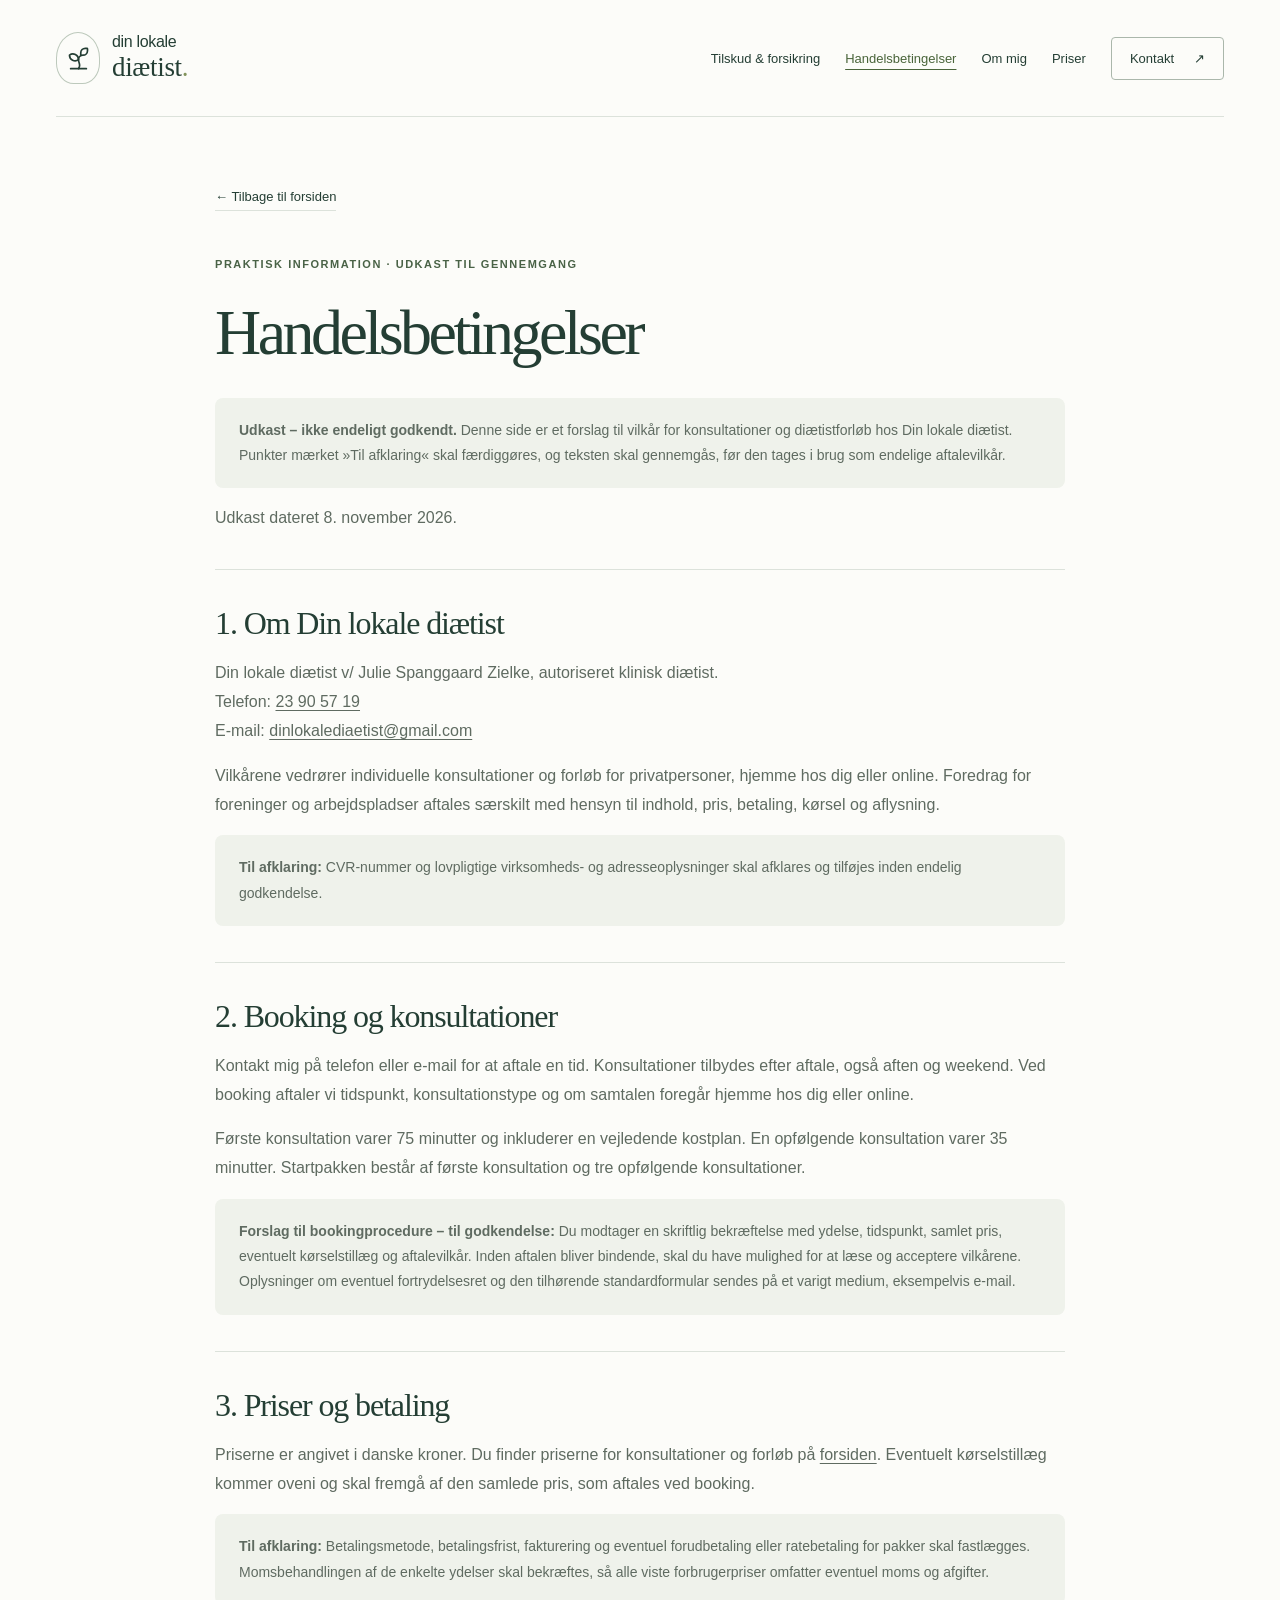
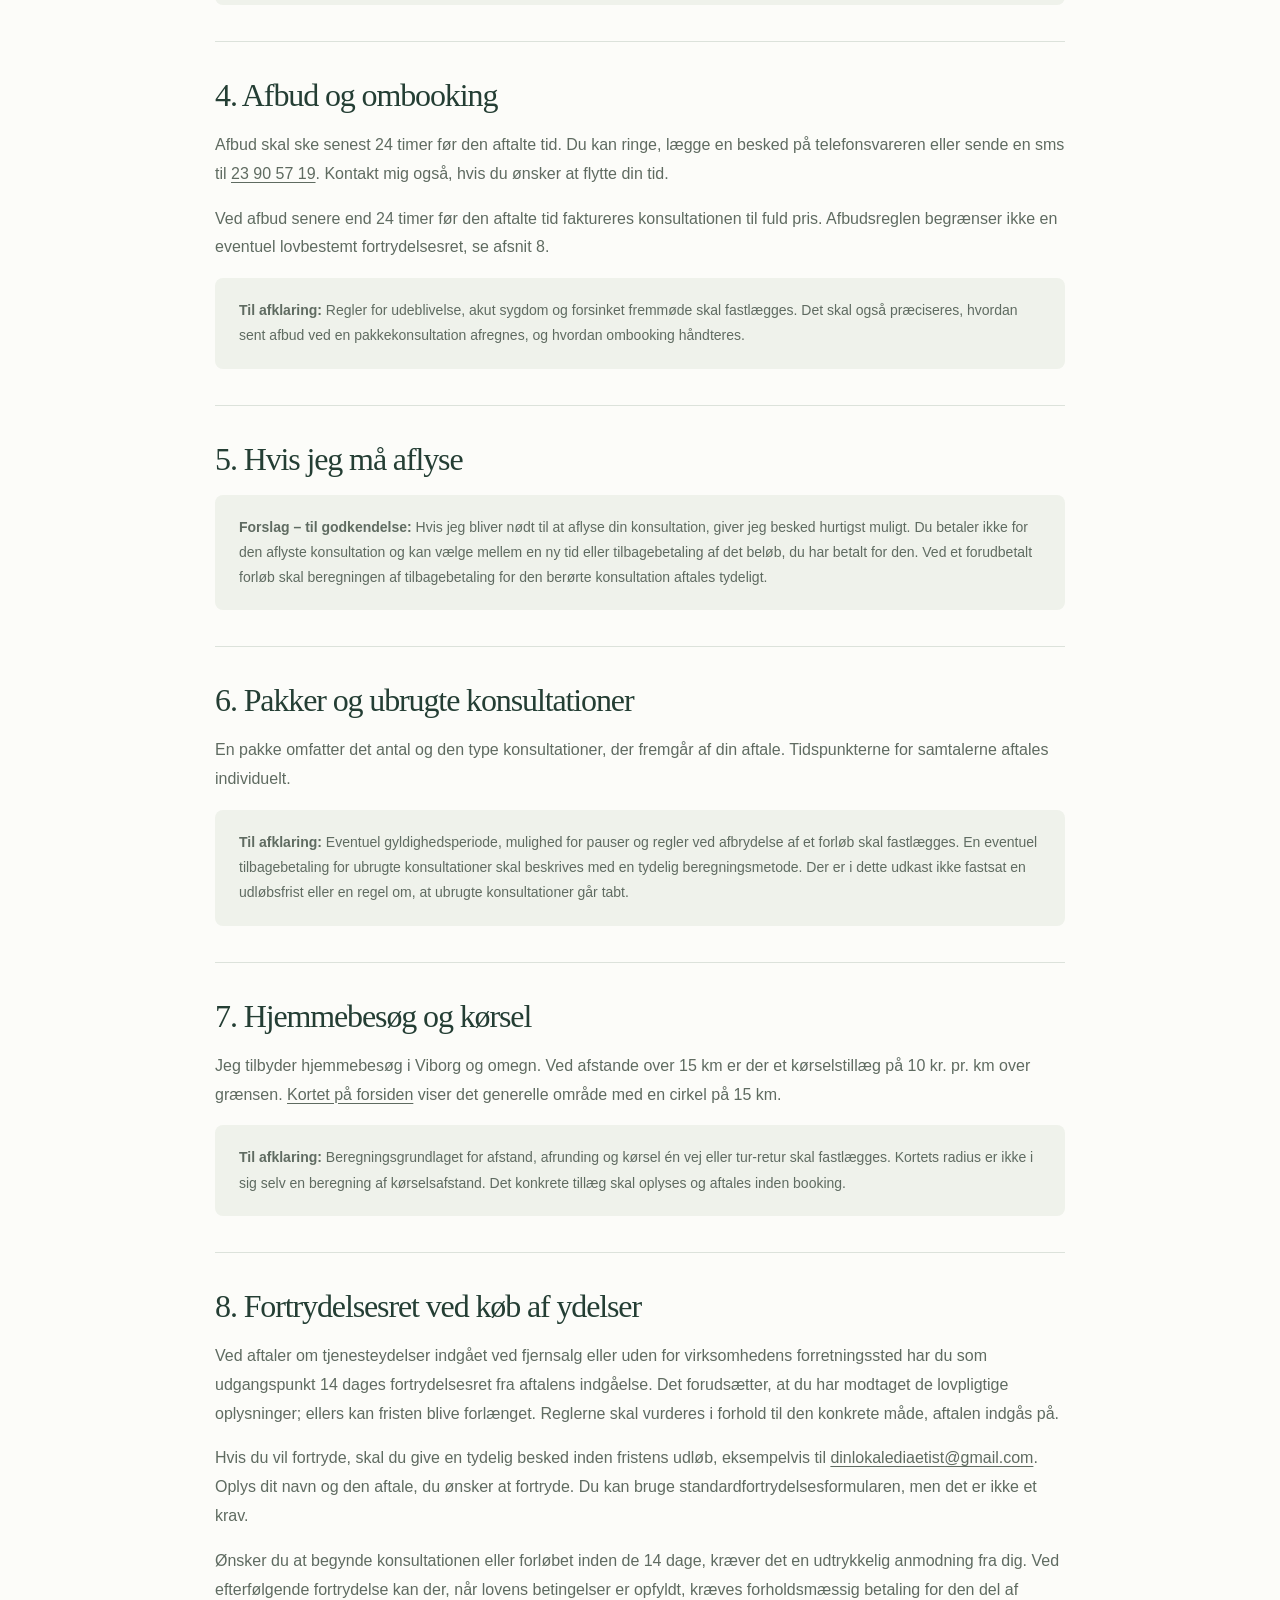
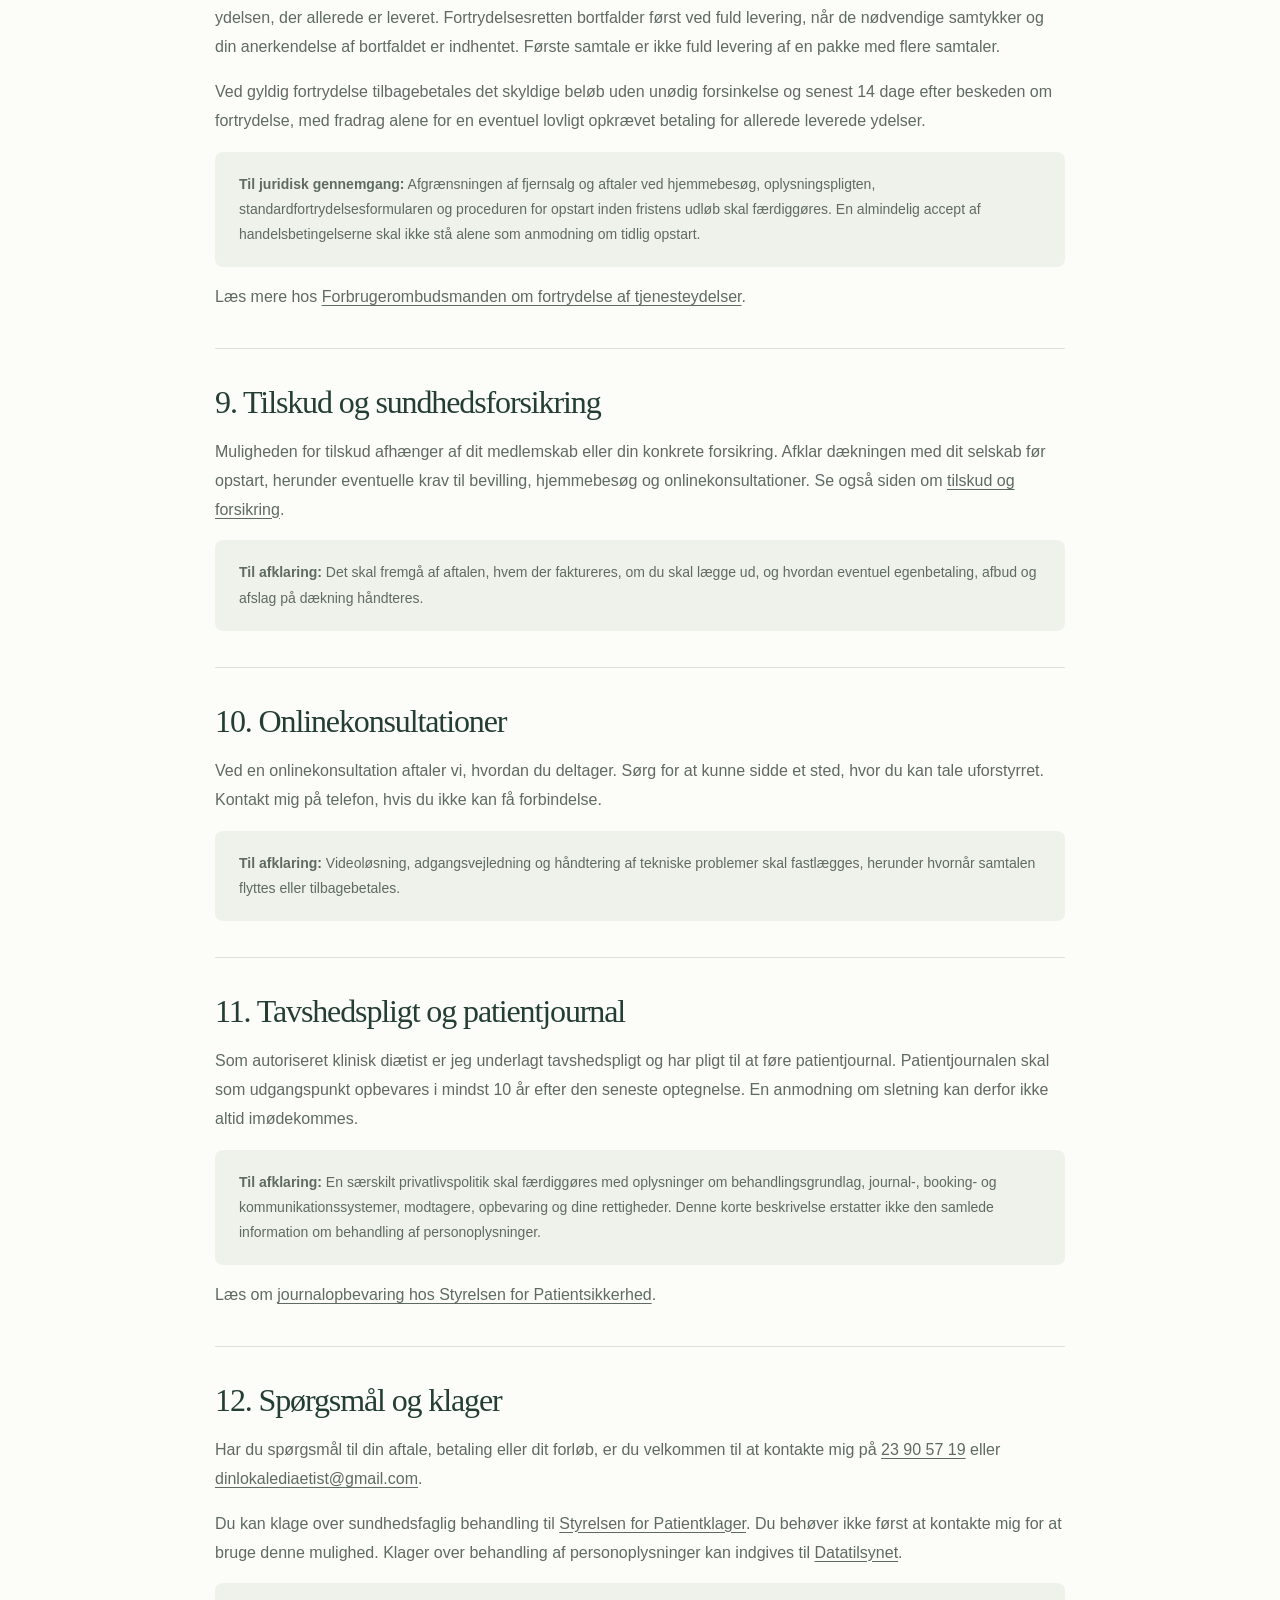
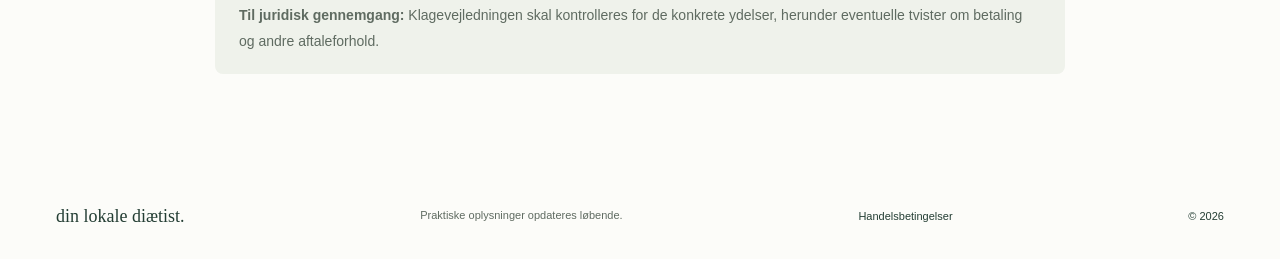
==== handelsbetingelser.html @ 1e23f538 "Draft service terms for review and remove construction notices" ====
<!DOCTYPE html>
<html lang="da"><head><meta charset="utf-8"><meta name="viewport" content="width=device-width, initial-scale=1"><meta name="robots" content="noindex, nofollow"><meta name="theme-color" content="#254b3c"><title>Handelsbetingelser | Din lokale diætist</title><link rel="stylesheet" href="styles.css"></head><body>
<a class="skip-link" href="#indhold">Gå til indhold</a>
<header class="site-header wrap">
  <a class="brand" href="index.html" aria-label="Din lokale diætist – forside"><span class="brand-mark" aria-hidden="true"><svg xmlns="http://www.w3.org/2000/svg" width="27" height="27" viewBox="0 0 24 24" fill="none" stroke="currentColor" stroke-width="1.5" stroke-linecap="round" stroke-linejoin="round"><path d="M14 9.536V7a4 4 0 0 1 4-4h1.5a.5.5 0 0 1 .5.5V5a4 4 0 0 1-4 4 4 4 0 0 0-4 4c0 2 1 3 1 5a5 5 0 0 1-1 3"/><path d="M4 9a5 5 0 0 1 8 4 5 5 0 0 1-8-4"/><path d="M5 21h14"/></svg></span><span>din lokale<span class="brand-bottom">diætist<span class="brand-dot">.</span></span></span></a>
  <nav aria-label="Hovedmenu">
    <a href="tilskud-og-forsikring.html">Tilskud &amp; forsikring</a>
    <a href="handelsbetingelser.html" aria-current="page">Handelsbetingelser</a>
    <a href="index.html#om-mig">Om mig</a>
    <a href="index.html#priser">Priser</a>
    <a class="nav-contact" href="index.html#kontakt">Kontakt <span aria-hidden="true">↗</span></a>
  </nav>
</header>
<main class="document wrap" id="indhold">
  <a class="back-link" href="index.html">← Tilbage til forsiden</a>
  <p class="eyebrow">Praktisk information · Udkast til gennemgang</p>
  <h1>Handelsbetingelser</h1>
  <p class="notice"><strong>Udkast – ikke endeligt godkendt.</strong> Denne side er et forslag til vilkår for konsultationer og diætistforløb hos Din lokale diætist. Punkter mærket »Til afklaring« skal færdiggøres, og teksten skal gennemgås, før den tages i brug som endelige aftalevilkår.</p>
  <p>Udkast dateret <time datetime="2026-11-08">8. november 2026</time>.</p>

  <section aria-labelledby="kontakt">
    <h2 id="kontakt">1. Om Din lokale diætist</h2>
    <p>Din lokale diætist v/ Julie Spanggaard Zielke, autoriseret klinisk diætist.<br>Telefon: <a href="tel:+4523905719">23 90 57 19</a><br>E-mail: <a href="mailto:dinlokalediaetist@gmail.com">dinlokalediaetist@gmail.com</a></p>
    <p>Vilkårene vedrører individuelle konsultationer og forløb for privatpersoner, hjemme hos dig eller online. Foredrag for foreninger og arbejdspladser aftales særskilt med hensyn til indhold, pris, betaling, kørsel og aflysning.</p>
    <p class="notice"><strong>Til afklaring:</strong> CVR-nummer og lovpligtige virksomheds- og adresseoplysninger skal afklares og tilføjes inden endelig godkendelse.</p>
  </section>

  <section aria-labelledby="booking">
    <h2 id="booking">2. Booking og konsultationer</h2>
    <p>Kontakt mig på telefon eller e-mail for at aftale en tid. Konsultationer tilbydes efter aftale, også aften og weekend. Ved booking aftaler vi tidspunkt, konsultationstype og om samtalen foregår hjemme hos dig eller online.</p>
    <p>Første konsultation varer 75 minutter og inkluderer en vejledende kostplan. En opfølgende konsultation varer 35 minutter. Startpakken består af første konsultation og tre opfølgende konsultationer.</p>
    <p class="notice"><strong>Forslag til bookingprocedure – til godkendelse:</strong> Du modtager en skriftlig bekræftelse med ydelse, tidspunkt, samlet pris, eventuelt kørselstillæg og aftalevilkår. Inden aftalen bliver bindende, skal du have mulighed for at læse og acceptere vilkårene. Oplysninger om eventuel fortrydelsesret og den tilhørende standardformular sendes på et varigt medium, eksempelvis e-mail.</p>
  </section>

  <section aria-labelledby="priser">
    <h2 id="priser">3. Priser og betaling</h2>
    <p>Priserne er angivet i danske kroner. Du finder priserne for konsultationer og forløb på <a href="index.html#priser">forsiden</a>. Eventuelt kørselstillæg kommer oveni og skal fremgå af den samlede pris, som aftales ved booking.</p>
    <p class="notice"><strong>Til afklaring:</strong> Betalingsmetode, betalingsfrist, fakturering og eventuel forudbetaling eller ratebetaling for pakker skal fastlægges. Momsbehandlingen af de enkelte ydelser skal bekræftes, så alle viste forbrugerpriser omfatter eventuel moms og afgifter.</p>
  </section>

  <section aria-labelledby="afbud">
    <h2 id="afbud">4. Afbud og ombooking</h2>
    <p>Afbud skal ske senest 24 timer før den aftalte tid. Du kan ringe, lægge en besked på telefonsvareren eller sende en sms til <a href="tel:+4523905719">23 90 57 19</a>. Kontakt mig også, hvis du ønsker at flytte din tid.</p>
    <p>Ved afbud senere end 24 timer før den aftalte tid faktureres konsultationen til fuld pris. Afbudsreglen begrænser ikke en eventuel lovbestemt fortrydelsesret, se afsnit 8.</p>
    <p class="notice"><strong>Til afklaring:</strong> Regler for udeblivelse, akut sygdom og forsinket fremmøde skal fastlægges. Det skal også præciseres, hvordan sent afbud ved en pakkekonsultation afregnes, og hvordan ombooking håndteres.</p>
  </section>

  <section aria-labelledby="min-aflysning">
    <h2 id="min-aflysning">5. Hvis jeg må aflyse</h2>
    <p class="notice"><strong>Forslag – til godkendelse:</strong> Hvis jeg bliver nødt til at aflyse din konsultation, giver jeg besked hurtigst muligt. Du betaler ikke for den aflyste konsultation og kan vælge mellem en ny tid eller tilbagebetaling af det beløb, du har betalt for den. Ved et forudbetalt forløb skal beregningen af tilbagebetaling for den berørte konsultation aftales tydeligt.</p>
  </section>

  <section aria-labelledby="pakker">
    <h2 id="pakker">6. Pakker og ubrugte konsultationer</h2>
    <p>En pakke omfatter det antal og den type konsultationer, der fremgår af din aftale. Tidspunkterne for samtalerne aftales individuelt.</p>
    <p class="notice"><strong>Til afklaring:</strong> Eventuel gyldighedsperiode, mulighed for pauser og regler ved afbrydelse af et forløb skal fastlægges. En eventuel tilbagebetaling for ubrugte konsultationer skal beskrives med en tydelig beregningsmetode. Der er i dette udkast ikke fastsat en udløbsfrist eller en regel om, at ubrugte konsultationer går tabt.</p>
  </section>

  <section aria-labelledby="koersel">
    <h2 id="koersel">7. Hjemmebesøg og kørsel</h2>
    <p>Jeg tilbyder hjemmebesøg i Viborg og omegn. Ved afstande over 15 km er der et kørselstillæg på 10 kr. pr. km over grænsen. <a href="index.html#kontakt">Kortet på forsiden</a> viser det generelle område med en cirkel på 15 km.</p>
    <p class="notice"><strong>Til afklaring:</strong> Beregningsgrundlaget for afstand, afrunding og kørsel én vej eller tur-retur skal fastlægges. Kortets radius er ikke i sig selv en beregning af kørselsafstand. Det konkrete tillæg skal oplyses og aftales inden booking.</p>
  </section>

  <section aria-labelledby="fortrydelse">
    <h2 id="fortrydelse">8. Fortrydelsesret ved køb af ydelser</h2>
    <p>Ved aftaler om tjenesteydelser indgået ved fjernsalg eller uden for virksomhedens forretningssted har du som udgangspunkt 14 dages fortrydelsesret fra aftalens indgåelse. Det forudsætter, at du har modtaget de lovpligtige oplysninger; ellers kan fristen blive forlænget. Reglerne skal vurderes i forhold til den konkrete måde, aftalen indgås på.</p>
    <p>Hvis du vil fortryde, skal du give en tydelig besked inden fristens udløb, eksempelvis til <a href="mailto:dinlokalediaetist@gmail.com">dinlokalediaetist@gmail.com</a>. Oplys dit navn og den aftale, du ønsker at fortryde. Du kan bruge standardfortrydelsesformularen, men det er ikke et krav.</p>
    <p>Ønsker du at begynde konsultationen eller forløbet inden de 14 dage, kræver det en udtrykkelig anmodning fra dig. Ved efterfølgende fortrydelse kan der, når lovens betingelser er opfyldt, kræves forholdsmæssig betaling for den del af ydelsen, der allerede er leveret. Fortrydelsesretten bortfalder først ved fuld levering, når de nødvendige samtykker og din anerkendelse af bortfaldet er indhentet. Første samtale er ikke fuld levering af en pakke med flere samtaler.</p>
    <p>Ved gyldig fortrydelse tilbagebetales det skyldige beløb uden unødig forsinkelse og senest 14 dage efter beskeden om fortrydelse, med fradrag alene for en eventuel lovligt opkrævet betaling for allerede leverede ydelser.</p>
    <p class="notice"><strong>Til juridisk gennemgang:</strong> Afgrænsningen af fjernsalg og aftaler ved hjemmebesøg, oplysningspligten, standardfortrydelsesformularen og proceduren for opstart inden fristens udløb skal færdiggøres. En almindelig accept af handelsbetingelserne skal ikke stå alene som anmodning om tidlig opstart.</p>
    <p>Læs mere hos <a href="https://forbrugerombudsmanden.dk/alle-emner/forbrugeraftaler/fortrydelse">Forbrugerombudsmanden om fortrydelse af tjenesteydelser</a>.</p>
  </section>

  <section aria-labelledby="tilskud">
    <h2 id="tilskud">9. Tilskud og sundhedsforsikring</h2>
    <p>Muligheden for tilskud afhænger af dit medlemskab eller din konkrete forsikring. Afklar dækningen med dit selskab før opstart, herunder eventuelle krav til bevilling, hjemmebesøg og onlinekonsultationer. Se også siden om <a href="tilskud-og-forsikring.html">tilskud og forsikring</a>.</p>
    <p class="notice"><strong>Til afklaring:</strong> Det skal fremgå af aftalen, hvem der faktureres, om du skal lægge ud, og hvordan eventuel egenbetaling, afbud og afslag på dækning håndteres.</p>
  </section>

  <section aria-labelledby="online">
    <h2 id="online">10. Onlinekonsultationer</h2>
    <p>Ved en onlinekonsultation aftaler vi, hvordan du deltager. Sørg for at kunne sidde et sted, hvor du kan tale uforstyrret. Kontakt mig på telefon, hvis du ikke kan få forbindelse.</p>
    <p class="notice"><strong>Til afklaring:</strong> Videoløsning, adgangsvejledning og håndtering af tekniske problemer skal fastlægges, herunder hvornår samtalen flyttes eller tilbagebetales.</p>
  </section>

  <section aria-labelledby="personoplysninger">
    <h2 id="personoplysninger">11. Tavshedspligt og patientjournal</h2>
    <p>Som autoriseret klinisk diætist er jeg underlagt tavshedspligt og har pligt til at føre patientjournal. Patientjournalen skal som udgangspunkt opbevares i mindst 10 år efter den seneste optegnelse. En anmodning om sletning kan derfor ikke altid imødekommes.</p>
    <p class="notice"><strong>Til afklaring:</strong> En særskilt privatlivspolitik skal færdiggøres med oplysninger om behandlingsgrundlag, journal-, booking- og kommunikationssystemer, modtagere, opbevaring og dine rettigheder. Denne korte beskrivelse erstatter ikke den samlede information om behandling af personoplysninger.</p>
    <p>Læs om <a href="https://stps.dk/sundhedsfaglig/ansvar-og-retningslinjer/sundhedsfaglig-vejledning/journalfoering/journalopbevaring">journalopbevaring hos Styrelsen for Patientsikkerhed</a>.</p>
  </section>

  <section aria-labelledby="klager">
    <h2 id="klager">12. Spørgsmål og klager</h2>
    <p>Har du spørgsmål til din aftale, betaling eller dit forløb, er du velkommen til at kontakte mig på <a href="tel:+4523905719">23 90 57 19</a> eller <a href="mailto:dinlokalediaetist@gmail.com">dinlokalediaetist@gmail.com</a>.</p>
    <p>Du kan klage over sundhedsfaglig behandling til <a href="https://www.stpk.dk/borgere/klag-over-en-behandling/klag-over-en-behandling/">Styrelsen for Patientklager</a>. Du behøver ikke først at kontakte mig for at bruge denne mulighed. Klager over behandling af personoplysninger kan indgives til <a href="https://www.datatilsynet.dk/borger/klage-til-datatilsynet">Datatilsynet</a>.</p>
    <p class="notice"><strong>Til juridisk gennemgang:</strong> Klagevejledningen skal kontrolleres for de konkrete ydelser, herunder eventuelle tvister om betaling og andre aftaleforhold.</p>
  </section>
</main>
<footer class="site-footer wrap"><a class="footer-brand" href="index.html">din lokale diætist.</a><p>Praktiske oplysninger opdateres løbende.</p><a href="handelsbetingelser.html">Handelsbetingelser</a><span>© 2026</span></footer>
</body></html>
---- styles.css ----
:root{--background:#fcfcf9;--foreground:#243e34;--primary:#234b3c;--primary-foreground:#fff;--border:#dce2db;--ring:#426f57;--muted:#eff2eb;--muted-foreground:#5f6b61;--accent:#dae3b8;--card:#fff;--radius:.5rem}
*{box-sizing:border-box}
html{scroll-behavior:smooth;scroll-padding-top:30px}
body{margin:0;background:var(--background);color:var(--foreground);font-family:Arial,Helvetica,sans-serif;font-size:16px;-webkit-font-smoothing:antialiased}
a{color:inherit;text-decoration:none;-webkit-tap-highlight-color:transparent}
a:focus-visible{outline:3px solid var(--ring);outline-offset:6px}
p{line-height:1.8;margin:0;color:var(--muted-foreground)}
h1,h2,h3,h4{margin:0;font-weight:400}
h1,h2,h3,.statement{font-family:Georgia,'Times New Roman',serif}
h1,h2{letter-spacing:-.055em;line-height:1.1}
h1{font-size:clamp(3.5rem,5.7vw,5.6rem)}
h2{font-size:clamp(2.6rem,4vw,4rem)}
h3{font-size:1.65rem;letter-spacing:-.025em;line-height:1.25}
h4{font-weight:600;font-size:1rem}
em{font-weight:400;color:#607446}
img{display:block;width:100%;object-fit:cover}
.wrap{width:min(1220px,calc(100% - 112px));margin-inline:auto}
.site-header{display:flex;justify-content:space-between;align-items:center;gap:32px;min-height:117px;border-bottom:1px solid var(--border)}
.brand{display:flex;gap:12px;align-items:center;font-size:16px;line-height:1.2;letter-spacing:-.02em;flex-shrink:0}
.brand-mark{width:44px;height:52px;display:grid;place-items:center;border:1px solid #bdc9bc;border-radius:50% 50% 40% 40%;font-family:Georgia,serif;font-size:35px}
.brand-bottom{display:block;font-size:27px;font-family:Georgia,serif}
.brand-dot{color:#82935b}
.site-header nav{display:flex;align-items:center;gap:25px;font-size:13px}
.site-header nav>a:hover,.site-header nav>a[aria-current="page"]{color:#49643a;text-decoration:underline;text-underline-offset:6px}
.nav-contact{display:flex;align-items:center;gap:20px;border:1px solid #aab7ab;border-radius:4px;padding:13px 18px}
.hero{display:grid;grid-template-columns:1fr 1fr;gap:60px;padding-top:48px;padding-bottom:42px;align-items:center}
.eyebrow{font-size:11px;font-weight:600;letter-spacing:.14em;text-transform:uppercase;color:#496246;display:flex;gap:9px;align-items:center;margin-bottom:24px;line-height:1.6}
.small-dot{width:6px;height:6px;border-radius:50%;background:#738b4a;display:inline-block;flex-shrink:0}
.hero-subtitle{font-size:1.4rem;letter-spacing:-.025em;margin-top:28px}
.hero-description{max-width:450px;font-size:17px;line-height:1.85;margin:14px 0 27px}
.button{display:flex;align-items:center;justify-content:space-between;gap:24px;width:fit-content;padding:17px 22px;border-radius:4px;font-size:14px;font-weight:500;transition:background .2s,transform .2s}
.button:hover{transform:translateY(-2px)}
.button-dark{background:var(--primary);color:var(--primary-foreground)}
.button-dark:hover{background:#163c2c}
.hero-note{display:flex;align-items:center;gap:12px;font-size:12px;color:#687464;margin-top:28px}
.note-line{width:24px;height:1px;background:#8d9d80;flex-shrink:0}
.hero-visual{position:relative;padding-bottom:25px}
.hero-image{height:540px;border-radius:180px 8px 8px 8px;object-position:53% center}
.image-caption{position:absolute;right:-18px;bottom:64px;padding:22px 30px;background:#edf1db;border-radius:5px;box-shadow:0 4px 24px #15301c0a;font-family:Georgia,serif;font-size:25px;line-height:1.25;transform:rotate(-3deg)}
.image-caption em{color:#3e5a37}
.image-label{position:absolute;bottom:0;left:0;letter-spacing:.12em;text-transform:uppercase;font-size:10px;color:#74806d}
.values{border-block:1px solid var(--border);display:flex;align-items:center;justify-content:space-between;gap:20px;padding-block:25px;font-size:14px;color:#556752}
.values>span{display:flex;align-items:center;gap:10px}
.section-space{padding-block:100px}
.intro{display:grid;grid-template-columns:1fr 1fr;gap:75px}
.prose p+p{margin-top:18px}
.section-heading{display:flex;align-items:flex-end;justify-content:space-between;gap:50px;margin-bottom:49px}
.section-heading>p{max-width:340px;font-size:16px}
.section-heading .eyebrow{margin-bottom:19px}
.journey{background:var(--muted)}
.journey-grid{display:grid;grid-template-columns:repeat(3,1fr);gap:40px}
.service{border-top:1px solid #ccd5c7;padding-top:24px}
.step-number{display:block;font-size:11px;letter-spacing:.09em;text-transform:uppercase;color:#57704a;margin-bottom:25px}
.service h3{margin-bottom:16px}
.service p{font-size:15px;line-height:1.85}
.statement{font-size:clamp(1.7rem,2.7vw,2.6rem);line-height:1.4;text-align:center;color:var(--foreground);margin:64px auto 0;max-width:890px}
.help-list{list-style:none;margin:0;padding:0;display:grid;grid-template-columns:repeat(3,1fr);column-gap:36px}
.help-list li{border-top:1px solid var(--border);padding:21px 0;display:flex;align-items:baseline;gap:12px;line-height:1.6}
.help-list li::before{content:'↗';color:#607446;flex-shrink:0}
.talks{display:grid;grid-template-columns:1fr 1.4fr;gap:14px 40px;border:1px solid var(--border);border-radius:var(--radius);padding:32px;margin-top:38px}
.talks .text-link{grid-column:2;margin-top:0}
.approach{display:grid;grid-template-columns:1fr 1fr;background:#edf1e8;border-radius:7px;overflow:hidden}
.approach-image{position:relative;min-height:520px}
.approach-image img{position:absolute;inset:0;height:100%;object-position:center 28%}
.approach-copy{padding:54px 58px}
.approach-copy h2{margin-bottom:24px}
.text-link{font-size:14px;display:flex;align-items:center;gap:24px;margin-top:26px;width:fit-content;padding-bottom:7px;border-bottom:1px solid #8d9a7e;line-height:1.6}
.text-link:hover{color:#49643a;border-color:var(--primary)}
.price-grid{display:grid;grid-template-columns:repeat(3,1fr);gap:20px}
.price-card{display:flex;flex-direction:column;border:1px solid #d7ded2;border-radius:6px;padding:32px 28px;background:var(--card)}
.price-type{font-size:11px;letter-spacing:.09em;text-transform:uppercase;color:#617651;margin-bottom:22px;font-weight:600}
.price{margin-top:24px;color:#254435;font-size:17px}
.price strong{font-family:Georgia,serif;font-size:3.5rem;line-height:1.3;font-weight:400;letter-spacing:-.06em}
.duration{font-size:13px;margin-bottom:20px}
.price-card>p:last-of-type{padding-bottom:30px;font-size:15px}
.price-card .button{width:100%;margin-top:auto;padding:14px;font-size:13px;gap:12px}
.button-outline{border:1px solid #b9c5b5}
.button-outline:hover{background:#eff3e9}
.featured{background:#254b3c;color:#fff;border-color:#254b3c}
.featured p{color:#dce5d9}
.featured .price-type{color:#d8e1b3}
.featured .price strong{color:#fff}
.button-light{background:#e9edcf;color:#254333}
.button-light:hover{background:#f7f9e9}
.followup-packages{display:grid;grid-template-columns:1fr 1fr 1fr;gap:32px;margin-top:28px;padding:30px 0;border-block:1px solid var(--border)}
.followup-packages .eyebrow{margin-bottom:10px}
.package{padding-left:28px;border-left:1px solid var(--border)}
.package h4{margin-bottom:10px}
.package p{font-size:14px}
.package strong{color:var(--foreground)}
.pricing-notes{display:flex;align-items:baseline;justify-content:space-between;gap:30px;margin-top:22px}
.pricing-notes p{font-size:13px;max-width:590px}
.pricing-notes .text-link{margin-top:0;flex-shrink:0}
.contact{background:#eaf0e3;border-top:1px solid #d8e0d0}
.contact-inner{padding-block:80px;display:grid;grid-template-columns:1fr 1fr;gap:80px;align-items:center}
.contact h2{margin-bottom:24px}
.contact-call{margin-top:26px}
.contact-details{margin:28px 0 0}
.contact-details>div{display:grid;grid-template-columns:85px 1fr;padding:18px 0;border-bottom:1px solid #cdd7c4;gap:16px}
.contact-details>div:first-child{border-top:1px solid #cdd7c4}
.contact-details dt{font-size:13px;color:#57704a;line-height:1.6}
.contact-details dd{margin:0;font-size:16px;line-height:1.5;overflow-wrap:anywhere}
.contact-details dd a{text-decoration:underline;text-underline-offset:4px}
.contact-details dd span{display:block;font-size:12px;color:#61735b;margin-top:5px}
.placeholder-label{display:flex;gap:9px;align-items:center;font-size:12px;color:#567045;margin-top:28px}
.area-map{margin:0;background:#f7f8f2;border:1px solid #d5decd;border-radius:var(--radius);overflow:hidden}
.osm-map{position:relative;aspect-ratio:1;overflow:hidden;background:#e8ecdf;isolation:isolate}
.osm-tiles{position:absolute;inset:0;overflow:hidden}
.osm-tiles img{position:absolute;max-width:none;object-fit:fill}
.osm-radius{position:absolute;left:14.285714%;top:14.285714%;width:71.428572%;height:71.428572%;border:2px solid #234b3c;border-radius:50%;background:rgb(86 126 65 / 12%);pointer-events:none}
.osm-towns{position:absolute;inset:0;pointer-events:none}
.osm-town{position:absolute;transform:translate(-50%,-50%);background:none;color:#243e34;font-size:15px;font-weight:600;line-height:1.4;white-space:nowrap;text-shadow:0 1px 2px #fff,0 -1px 2px #fff}
.osm-town-start{transform:translate(0,-50%)}
.osm-town-end{transform:translate(calc(-50% - 12px),-50%)}
.osm-town-east{transform:translate(18px,-50%)}
.osm-town-right{transform:translate(-100%,-140%)}
.osm-attribution{position:absolute;right:0;bottom:0;padding:4px 6px;background:#ffffffed;color:#243e34;font-size:10px;line-height:1.5}
.osm-attribution a{text-decoration:underline;text-underline-offset:2px}
.area-map figcaption{display:flex;flex-direction:column;align-items:flex-start;gap:12px;padding:22px 24px;font-size:12px;border-top:1px solid var(--border);line-height:1.5}
.area-map figcaption>span{display:flex;align-items:center;gap:8px}
.area-map figcaption a{text-decoration:underline;text-underline-offset:3px}
.area-map small{color:var(--muted-foreground);font-size:10px}
.map-key{display:inline-block;width:12px;height:12px;border:1px solid #426f57;border-radius:50%;background:#dae3b8}
.site-footer{display:flex;align-items:center;justify-content:space-between;gap:28px;padding-block:32px}
.footer-brand{font-family:Georgia,serif;font-size:18px;white-space:nowrap}
.site-footer p{font-size:11px;line-height:1.6;max-width:390px}
.site-footer>a:not(.footer-brand),.site-footer>span{font-size:11px;white-space:nowrap}
.skip-link{position:fixed;left:20px;top:-100px;z-index:10;background:#fff;padding:15px}
.skip-link:focus{top:20px}
.document{max-width:850px;padding-block:70px 100px;min-height:65vh}
.back-link{display:inline-block;font-size:13px;border-bottom:1px solid var(--border);padding-bottom:6px;margin-bottom:45px}
.document h1{font-size:clamp(2.7rem,5vw,4.5rem);margin-bottom:30px;overflow-wrap:anywhere}
.document h2{font-size:2rem;margin-bottom:18px;letter-spacing:-.035em}
.document section{padding-top:36px;margin-top:36px;border-top:1px solid var(--border)}
.document .notice{background:var(--muted);border-radius:var(--radius);padding:20px 24px;font-size:14px}
.document p+p{margin-top:16px}
.document li{line-height:1.8;margin-bottom:12px;color:var(--muted-foreground)}
.document p a{text-decoration:underline;text-underline-offset:3px}
@media(min-width:1500px){.hero{padding-top:60px}.hero-image{height:570px}}
@media(max-width:1100px){.wrap{width:calc(100% - 64px)}.site-header{flex-wrap:wrap;gap:20px;padding-block:25px}.site-header nav{gap:22px}.hero{gap:35px}.hero-image{height:500px}.hero h1{font-size:4rem}.approach-copy{padding:40px 35px}.price-card{padding:26px 20px}.contact-inner{gap:40px}.intro{gap:40px}.values{font-size:13px}.pricing-notes{display:block}.pricing-notes .text-link{margin-top:16px}}
@media(max-width:760px){
  .wrap{width:calc(100% - 40px)}
  .site-header{display:block;padding-block:22px}
  .brand-mark{width:34px;height:43px;font-size:28px}.brand{gap:8px;font-size:12px}.brand-bottom{font-size:23px}
  .site-header nav{margin-top:22px;flex-wrap:wrap;gap:17px 22px;font-size:12px}.nav-contact{gap:12px;padding:8px 12px}
  .hero{grid-template-columns:1fr;padding-top:42px;gap:35px;padding-bottom:30px}.hero h1{font-size:clamp(3rem,10vw,4.8rem)}
  .hero-subtitle{font-size:1.4rem;margin-top:25px}.hero-description{max-width:470px;margin:14px 0 23px;font-size:16px}.hero-note{margin-top:24px;font-size:11px;gap:8px}
  .hero-image{height:420px;border-top-left-radius:130px}.hero-visual{margin-right:8px}.image-caption{right:-8px;bottom:59px;font-size:24px}
  .values{display:grid;gap:15px;padding-block:24px;font-size:13px}.section-space{padding-block:64px}
  .intro{grid-template-columns:1fr;gap:28px}.section-heading{display:block;margin-bottom:35px}.section-heading>p{margin-top:25px;max-width:480px}
  .journey-grid{grid-template-columns:1fr;gap:30px}.step-number{margin-bottom:18px}.service h3{font-size:1.75rem}.service p{max-width:550px}.statement{margin-top:40px;text-align:left}
  .help-list{grid-template-columns:1fr 1fr;column-gap:22px}.help-list li{font-size:14px;padding-block:18px;gap:8px}
  .talks{display:block;padding:25px}.talks p{margin-top:16px}.talks .text-link{margin-top:18px}
  .approach{grid-template-columns:1fr}.approach-image{min-height:0;aspect-ratio:4 / 5}.approach-copy{padding:36px 27px}
  .price-grid{grid-template-columns:1fr;gap:22px}.price-card{padding:30px}.followup-packages{grid-template-columns:1fr;gap:24px}.package{padding:22px 0 0;border-left:0;border-top:1px solid var(--border)}
  .contact-inner{grid-template-columns:1fr;gap:38px;padding-block:54px}.contact-details>div{grid-template-columns:75px 1fr}
  .site-footer{flex-wrap:wrap;gap:18px;padding-block:28px}.site-footer p{order:3;flex-basis:100%;max-width:none}.site-footer>span{margin-left:auto}
  .document{padding-block:40px 64px}.back-link{margin-bottom:32px}
}
@media(max-width:370px){.help-list{grid-template-columns:1fr}.hero h1{font-size:2.85rem}.hero-image{height:360px}.hero-note .note-line{display:none}.button{font-size:13px;padding:16px;gap:12px}.image-label{font-size:9px}}
@media(prefers-reduced-motion:reduce){html{scroll-behavior:auto}*,*::before,*::after{transition:none!important}}
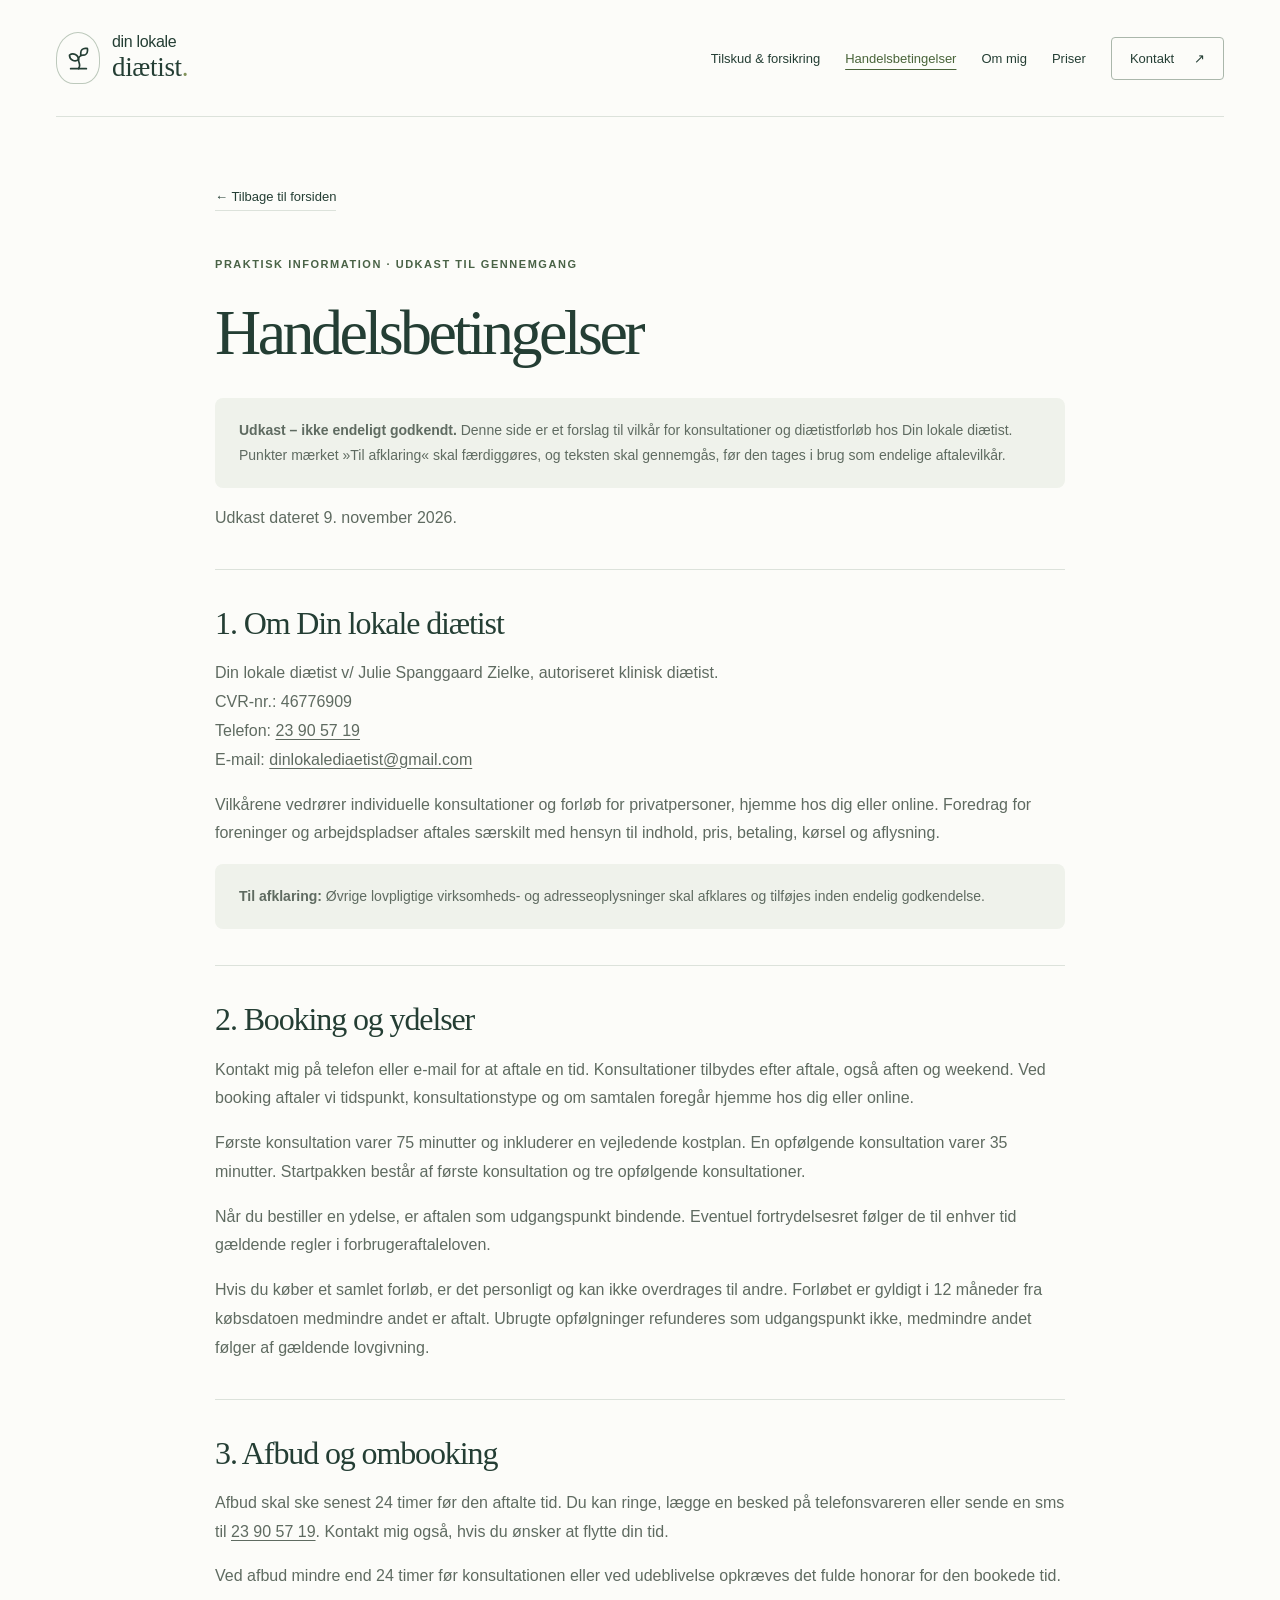
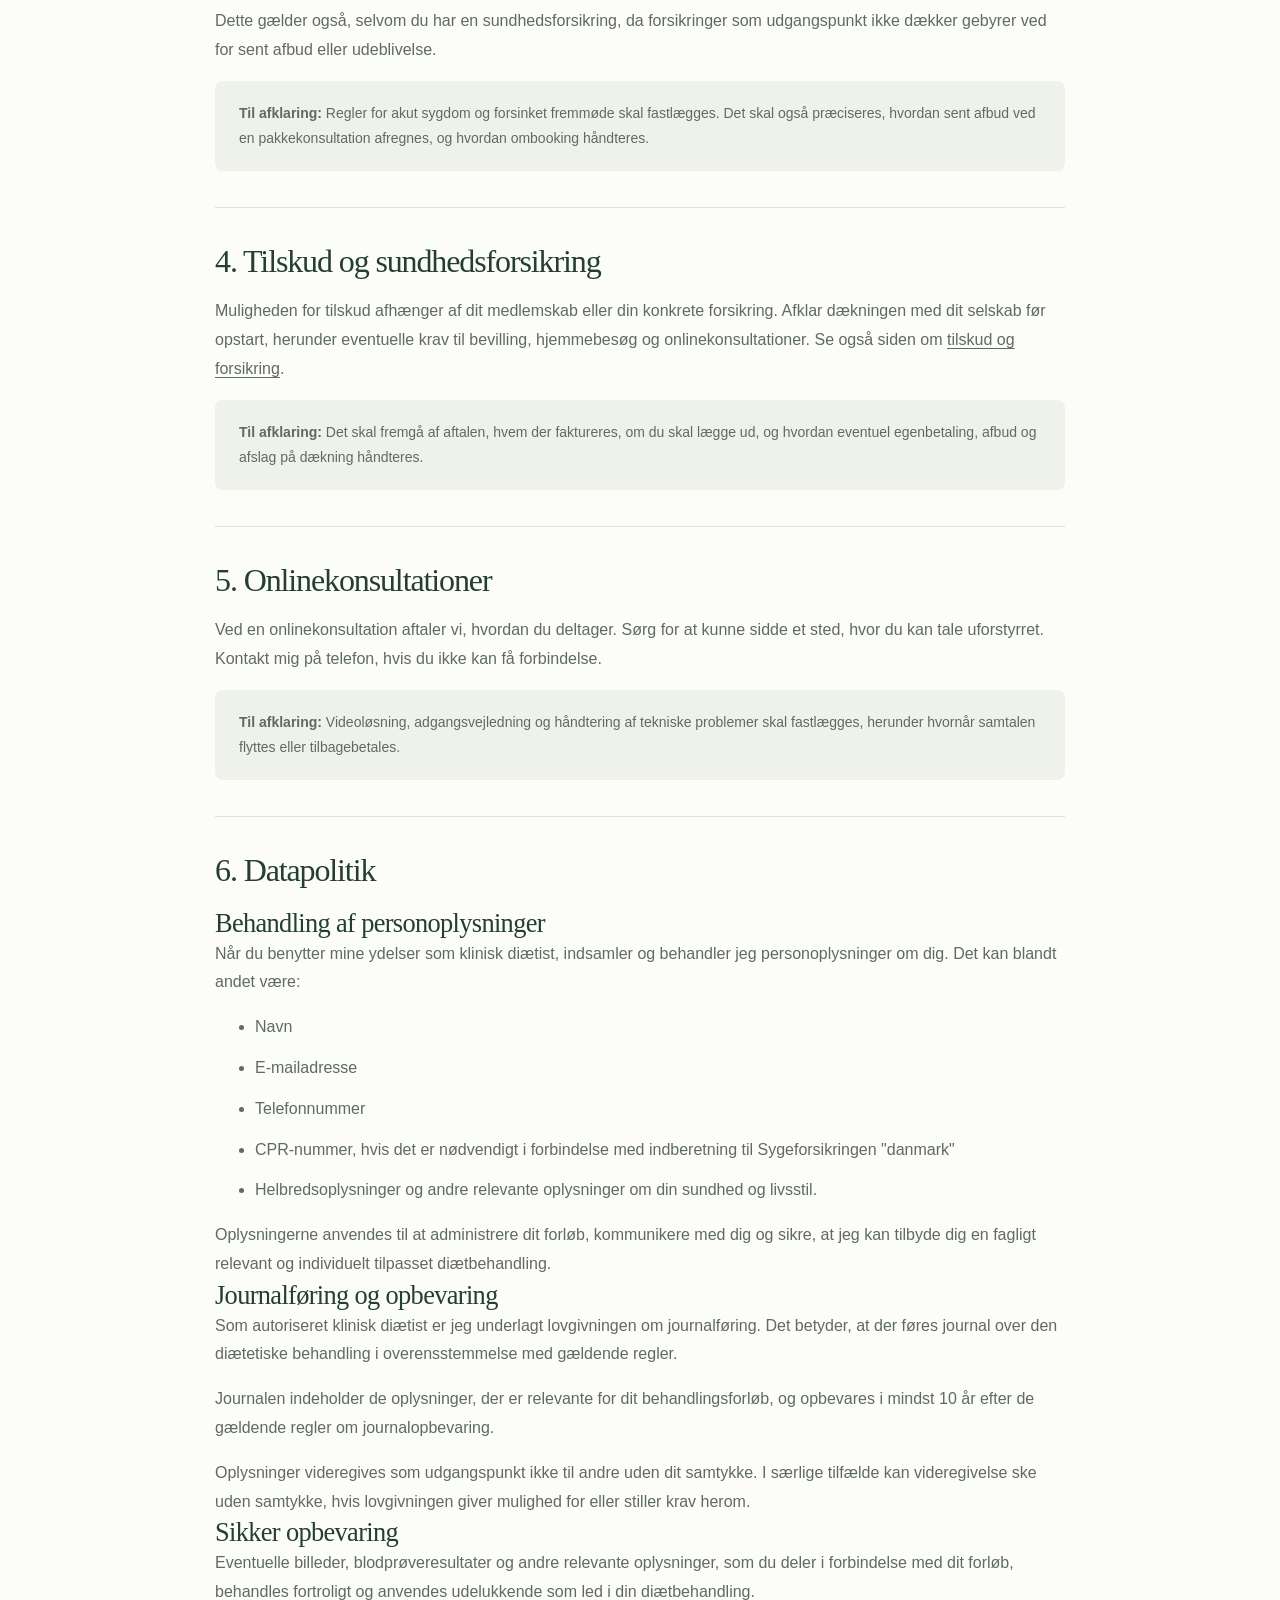
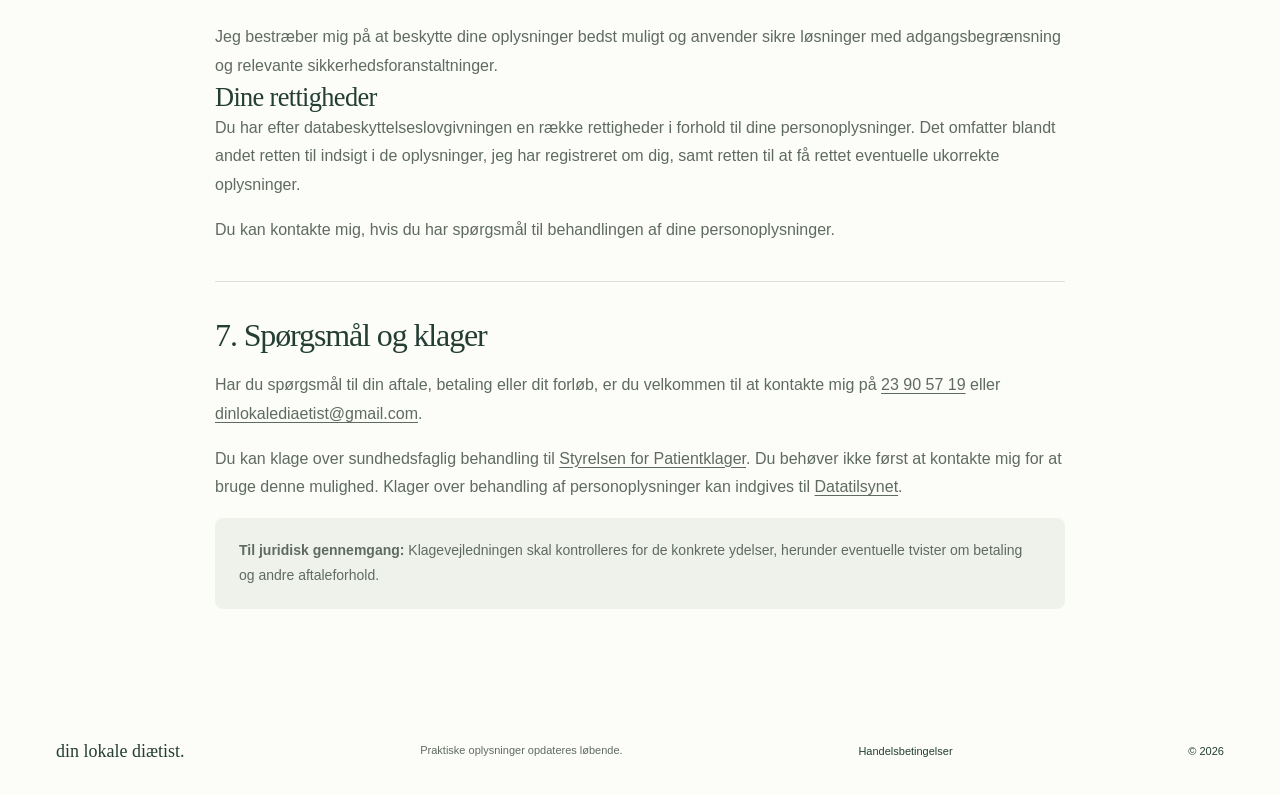
==== commit 465b8e66: "Opdater handelsbetingelser og tilføj datapolitik" ====
--- a/handelsbetingelser.html
+++ b/handelsbetingelser.html
@@ -16,83 +16,72 @@
   <p class="eyebrow">Praktisk information · Udkast til gennemgang</p>
   <h1>Handelsbetingelser</h1>
   <p class="notice"><strong>Udkast – ikke endeligt godkendt.</strong> Denne side er et forslag til vilkår for konsultationer og diætistforløb hos Din lokale diætist. Punkter mærket »Til afklaring« skal færdiggøres, og teksten skal gennemgås, før den tages i brug som endelige aftalevilkår.</p>
-  <p>Udkast dateret <time datetime="2026-11-08">8. november 2026</time>.</p>
+  <p>Udkast dateret <time datetime="2026-11-09">9. november 2026</time>.</p>
 
   <section aria-labelledby="kontakt">
     <h2 id="kontakt">1. Om Din lokale diætist</h2>
-    <p>Din lokale diætist v/ Julie Spanggaard Zielke, autoriseret klinisk diætist.<br>Telefon: <a href="tel:+4523905719">23 90 57 19</a><br>E-mail: <a href="mailto:dinlokalediaetist@gmail.com">dinlokalediaetist@gmail.com</a></p>
+    <p>Din lokale diætist v/ Julie Spanggaard Zielke, autoriseret klinisk diætist.<br>CVR-nr.: 46776909<br>Telefon: <a href="tel:+4523905719">23 90 57 19</a><br>E-mail: <a href="mailto:dinlokalediaetist@gmail.com">dinlokalediaetist@gmail.com</a></p>
     <p>Vilkårene vedrører individuelle konsultationer og forløb for privatpersoner, hjemme hos dig eller online. Foredrag for foreninger og arbejdspladser aftales særskilt med hensyn til indhold, pris, betaling, kørsel og aflysning.</p>
-    <p class="notice"><strong>Til afklaring:</strong> CVR-nummer og lovpligtige virksomheds- og adresseoplysninger skal afklares og tilføjes inden endelig godkendelse.</p>
+    <p class="notice"><strong>Til afklaring:</strong> Øvrige lovpligtige virksomheds- og adresseoplysninger skal afklares og tilføjes inden endelig godkendelse.</p>
   </section>
 
   <section aria-labelledby="booking">
-    <h2 id="booking">2. Booking og konsultationer</h2>
+    <h2 id="booking">2. Booking og ydelser</h2>
     <p>Kontakt mig på telefon eller e-mail for at aftale en tid. Konsultationer tilbydes efter aftale, også aften og weekend. Ved booking aftaler vi tidspunkt, konsultationstype og om samtalen foregår hjemme hos dig eller online.</p>
     <p>Første konsultation varer 75 minutter og inkluderer en vejledende kostplan. En opfølgende konsultation varer 35 minutter. Startpakken består af første konsultation og tre opfølgende konsultationer.</p>
-    <p class="notice"><strong>Forslag til bookingprocedure – til godkendelse:</strong> Du modtager en skriftlig bekræftelse med ydelse, tidspunkt, samlet pris, eventuelt kørselstillæg og aftalevilkår. Inden aftalen bliver bindende, skal du have mulighed for at læse og acceptere vilkårene. Oplysninger om eventuel fortrydelsesret og den tilhørende standardformular sendes på et varigt medium, eksempelvis e-mail.</p>
-  </section>
-
-  <section aria-labelledby="priser">
-    <h2 id="priser">3. Priser og betaling</h2>
-    <p>Priserne er angivet i danske kroner. Du finder priserne for konsultationer og forløb på <a href="index.html#priser">forsiden</a>. Eventuelt kørselstillæg kommer oveni og skal fremgå af den samlede pris, som aftales ved booking.</p>
-    <p class="notice"><strong>Til afklaring:</strong> Betalingsmetode, betalingsfrist, fakturering og eventuel forudbetaling eller ratebetaling for pakker skal fastlægges. Momsbehandlingen af de enkelte ydelser skal bekræftes, så alle viste forbrugerpriser omfatter eventuel moms og afgifter.</p>
+    <p>Når du bestiller en ydelse, er aftalen som udgangspunkt bindende. Eventuel fortrydelsesret følger de til enhver tid gældende regler i forbrugeraftaleloven.</p>
+    <p>Hvis du køber et samlet forløb, er det personligt og kan ikke overdrages til andre. Forløbet er gyldigt i 12 måneder fra købsdatoen medmindre andet er aftalt. Ubrugte opfølgninger refunderes som udgangspunkt ikke, medmindre andet følger af gældende lovgivning.</p>
   </section>
 
   <section aria-labelledby="afbud">
-    <h2 id="afbud">4. Afbud og ombooking</h2>
+    <h2 id="afbud">3. Afbud og ombooking</h2>
     <p>Afbud skal ske senest 24 timer før den aftalte tid. Du kan ringe, lægge en besked på telefonsvareren eller sende en sms til <a href="tel:+4523905719">23 90 57 19</a>. Kontakt mig også, hvis du ønsker at flytte din tid.</p>
-    <p>Ved afbud senere end 24 timer før den aftalte tid faktureres konsultationen til fuld pris. Afbudsreglen begrænser ikke en eventuel lovbestemt fortrydelsesret, se afsnit 8.</p>
-    <p class="notice"><strong>Til afklaring:</strong> Regler for udeblivelse, akut sygdom og forsinket fremmøde skal fastlægges. Det skal også præciseres, hvordan sent afbud ved en pakkekonsultation afregnes, og hvordan ombooking håndteres.</p>
-  </section>
-
-  <section aria-labelledby="min-aflysning">
-    <h2 id="min-aflysning">5. Hvis jeg må aflyse</h2>
-    <p class="notice"><strong>Forslag – til godkendelse:</strong> Hvis jeg bliver nødt til at aflyse din konsultation, giver jeg besked hurtigst muligt. Du betaler ikke for den aflyste konsultation og kan vælge mellem en ny tid eller tilbagebetaling af det beløb, du har betalt for den. Ved et forudbetalt forløb skal beregningen af tilbagebetaling for den berørte konsultation aftales tydeligt.</p>
-  </section>
-
-  <section aria-labelledby="pakker">
-    <h2 id="pakker">6. Pakker og ubrugte konsultationer</h2>
-    <p>En pakke omfatter det antal og den type konsultationer, der fremgår af din aftale. Tidspunkterne for samtalerne aftales individuelt.</p>
-    <p class="notice"><strong>Til afklaring:</strong> Eventuel gyldighedsperiode, mulighed for pauser og regler ved afbrydelse af et forløb skal fastlægges. En eventuel tilbagebetaling for ubrugte konsultationer skal beskrives med en tydelig beregningsmetode. Der er i dette udkast ikke fastsat en udløbsfrist eller en regel om, at ubrugte konsultationer går tabt.</p>
-  </section>
-
-  <section aria-labelledby="koersel">
-    <h2 id="koersel">7. Hjemmebesøg og kørsel</h2>
-    <p>Jeg tilbyder hjemmebesøg i Viborg og omegn. Ved afstande over 15 km er der et kørselstillæg på 10 kr. pr. km over grænsen. <a href="index.html#kontakt">Kortet på forsiden</a> viser det generelle område med en cirkel på 15 km.</p>
-    <p class="notice"><strong>Til afklaring:</strong> Beregningsgrundlaget for afstand, afrunding og kørsel én vej eller tur-retur skal fastlægges. Kortets radius er ikke i sig selv en beregning af kørselsafstand. Det konkrete tillæg skal oplyses og aftales inden booking.</p>
-  </section>
-
-  <section aria-labelledby="fortrydelse">
-    <h2 id="fortrydelse">8. Fortrydelsesret ved køb af ydelser</h2>
-    <p>Ved aftaler om tjenesteydelser indgået ved fjernsalg eller uden for virksomhedens forretningssted har du som udgangspunkt 14 dages fortrydelsesret fra aftalens indgåelse. Det forudsætter, at du har modtaget de lovpligtige oplysninger; ellers kan fristen blive forlænget. Reglerne skal vurderes i forhold til den konkrete måde, aftalen indgås på.</p>
-    <p>Hvis du vil fortryde, skal du give en tydelig besked inden fristens udløb, eksempelvis til <a href="mailto:dinlokalediaetist@gmail.com">dinlokalediaetist@gmail.com</a>. Oplys dit navn og den aftale, du ønsker at fortryde. Du kan bruge standardfortrydelsesformularen, men det er ikke et krav.</p>
-    <p>Ønsker du at begynde konsultationen eller forløbet inden de 14 dage, kræver det en udtrykkelig anmodning fra dig. Ved efterfølgende fortrydelse kan der, når lovens betingelser er opfyldt, kræves forholdsmæssig betaling for den del af ydelsen, der allerede er leveret. Fortrydelsesretten bortfalder først ved fuld levering, når de nødvendige samtykker og din anerkendelse af bortfaldet er indhentet. Første samtale er ikke fuld levering af en pakke med flere samtaler.</p>
-    <p>Ved gyldig fortrydelse tilbagebetales det skyldige beløb uden unødig forsinkelse og senest 14 dage efter beskeden om fortrydelse, med fradrag alene for en eventuel lovligt opkrævet betaling for allerede leverede ydelser.</p>
-    <p class="notice"><strong>Til juridisk gennemgang:</strong> Afgrænsningen af fjernsalg og aftaler ved hjemmebesøg, oplysningspligten, standardfortrydelsesformularen og proceduren for opstart inden fristens udløb skal færdiggøres. En almindelig accept af handelsbetingelserne skal ikke stå alene som anmodning om tidlig opstart.</p>
-    <p>Læs mere hos <a href="https://forbrugerombudsmanden.dk/alle-emner/forbrugeraftaler/fortrydelse">Forbrugerombudsmanden om fortrydelse af tjenesteydelser</a>.</p>
+    <p>Ved afbud mindre end 24 timer før konsultationen eller ved udeblivelse opkræves det fulde honorar for den bookede tid.</p>
+    <p>Dette gælder også, selvom du har en sundhedsforsikring, da forsikringer som udgangspunkt ikke dækker gebyrer ved for sent afbud eller udeblivelse.</p>
+    <p class="notice"><strong>Til afklaring:</strong> Regler for akut sygdom og forsinket fremmøde skal fastlægges. Det skal også præciseres, hvordan sent afbud ved en pakkekonsultation afregnes, og hvordan ombooking håndteres.</p>
   </section>
 
   <section aria-labelledby="tilskud">
-    <h2 id="tilskud">9. Tilskud og sundhedsforsikring</h2>
+    <h2 id="tilskud">4. Tilskud og sundhedsforsikring</h2>
     <p>Muligheden for tilskud afhænger af dit medlemskab eller din konkrete forsikring. Afklar dækningen med dit selskab før opstart, herunder eventuelle krav til bevilling, hjemmebesøg og onlinekonsultationer. Se også siden om <a href="tilskud-og-forsikring.html">tilskud og forsikring</a>.</p>
     <p class="notice"><strong>Til afklaring:</strong> Det skal fremgå af aftalen, hvem der faktureres, om du skal lægge ud, og hvordan eventuel egenbetaling, afbud og afslag på dækning håndteres.</p>
   </section>
 
   <section aria-labelledby="online">
-    <h2 id="online">10. Onlinekonsultationer</h2>
+    <h2 id="online">5. Onlinekonsultationer</h2>
     <p>Ved en onlinekonsultation aftaler vi, hvordan du deltager. Sørg for at kunne sidde et sted, hvor du kan tale uforstyrret. Kontakt mig på telefon, hvis du ikke kan få forbindelse.</p>
     <p class="notice"><strong>Til afklaring:</strong> Videoløsning, adgangsvejledning og håndtering af tekniske problemer skal fastlægges, herunder hvornår samtalen flyttes eller tilbagebetales.</p>
   </section>
 
   <section aria-labelledby="personoplysninger">
-    <h2 id="personoplysninger">11. Tavshedspligt og patientjournal</h2>
-    <p>Som autoriseret klinisk diætist er jeg underlagt tavshedspligt og har pligt til at føre patientjournal. Patientjournalen skal som udgangspunkt opbevares i mindst 10 år efter den seneste optegnelse. En anmodning om sletning kan derfor ikke altid imødekommes.</p>
-    <p class="notice"><strong>Til afklaring:</strong> En særskilt privatlivspolitik skal færdiggøres med oplysninger om behandlingsgrundlag, journal-, booking- og kommunikationssystemer, modtagere, opbevaring og dine rettigheder. Denne korte beskrivelse erstatter ikke den samlede information om behandling af personoplysninger.</p>
-    <p>Læs om <a href="https://stps.dk/sundhedsfaglig/ansvar-og-retningslinjer/sundhedsfaglig-vejledning/journalfoering/journalopbevaring">journalopbevaring hos Styrelsen for Patientsikkerhed</a>.</p>
+    <h2 id="personoplysninger">6. Datapolitik</h2>
+    <h3>Behandling af personoplysninger</h3>
+    <p>Når du benytter mine ydelser som klinisk diætist, indsamler og behandler jeg personoplysninger om dig. Det kan blandt andet være:</p>
+    <ul>
+      <li>Navn</li>
+      <li>E-mailadresse</li>
+      <li>Telefonnummer</li>
+      <li>CPR-nummer, hvis det er nødvendigt i forbindelse med indberetning til Sygeforsikringen "danmark"</li>
+      <li>Helbredsoplysninger og andre relevante oplysninger om din sundhed og livsstil.</li>
+    </ul>
+    <p>Oplysningerne anvendes til at administrere dit forløb, kommunikere med dig og sikre, at jeg kan tilbyde dig en fagligt relevant og individuelt tilpasset diætbehandling.</p>
+
+    <h3>Journalføring og opbevaring</h3>
+    <p>Som autoriseret klinisk diætist er jeg underlagt lovgivningen om journalføring. Det betyder, at der føres journal over den diætetiske behandling i overensstemmelse med gældende regler.</p>
+    <p>Journalen indeholder de oplysninger, der er relevante for dit behandlingsforløb, og opbevares i mindst 10 år efter de gældende regler om journalopbevaring.</p>
+    <p>Oplysninger videregives som udgangspunkt ikke til andre uden dit samtykke. I særlige tilfælde kan videregivelse ske uden samtykke, hvis lovgivningen giver mulighed for eller stiller krav herom.</p>
+
+    <h3>Sikker opbevaring</h3>
+    <p>Eventuelle billeder, blodprøveresultater og andre relevante oplysninger, som du deler i forbindelse med dit forløb, behandles fortroligt og anvendes udelukkende som led i din diætbehandling.</p>
+    <p>Jeg bestræber mig på at beskytte dine oplysninger bedst muligt og anvender sikre løsninger med adgangsbegrænsning og relevante sikkerhedsforanstaltninger.</p>
+
+    <h3>Dine rettigheder</h3>
+    <p>Du har efter databeskyttelseslovgivningen en række rettigheder i forhold til dine personoplysninger. Det omfatter blandt andet retten til indsigt i de oplysninger, jeg har registreret om dig, samt retten til at få rettet eventuelle ukorrekte oplysninger.</p>
+    <p>Du kan kontakte mig, hvis du har spørgsmål til behandlingen af dine personoplysninger.</p>
   </section>
 
   <section aria-labelledby="klager">
-    <h2 id="klager">12. Spørgsmål og klager</h2>
+    <h2 id="klager">7. Spørgsmål og klager</h2>
     <p>Har du spørgsmål til din aftale, betaling eller dit forløb, er du velkommen til at kontakte mig på <a href="tel:+4523905719">23 90 57 19</a> eller <a href="mailto:dinlokalediaetist@gmail.com">dinlokalediaetist@gmail.com</a>.</p>
     <p>Du kan klage over sundhedsfaglig behandling til <a href="https://www.stpk.dk/borgere/klag-over-en-behandling/klag-over-en-behandling/">Styrelsen for Patientklager</a>. Du behøver ikke først at kontakte mig for at bruge denne mulighed. Klager over behandling af personoplysninger kan indgives til <a href="https://www.datatilsynet.dk/borger/klage-til-datatilsynet">Datatilsynet</a>.</p>
     <p class="notice"><strong>Til juridisk gennemgang:</strong> Klagevejledningen skal kontrolleres for de konkrete ydelser, herunder eventuelle tvister om betaling og andre aftaleforhold.</p>
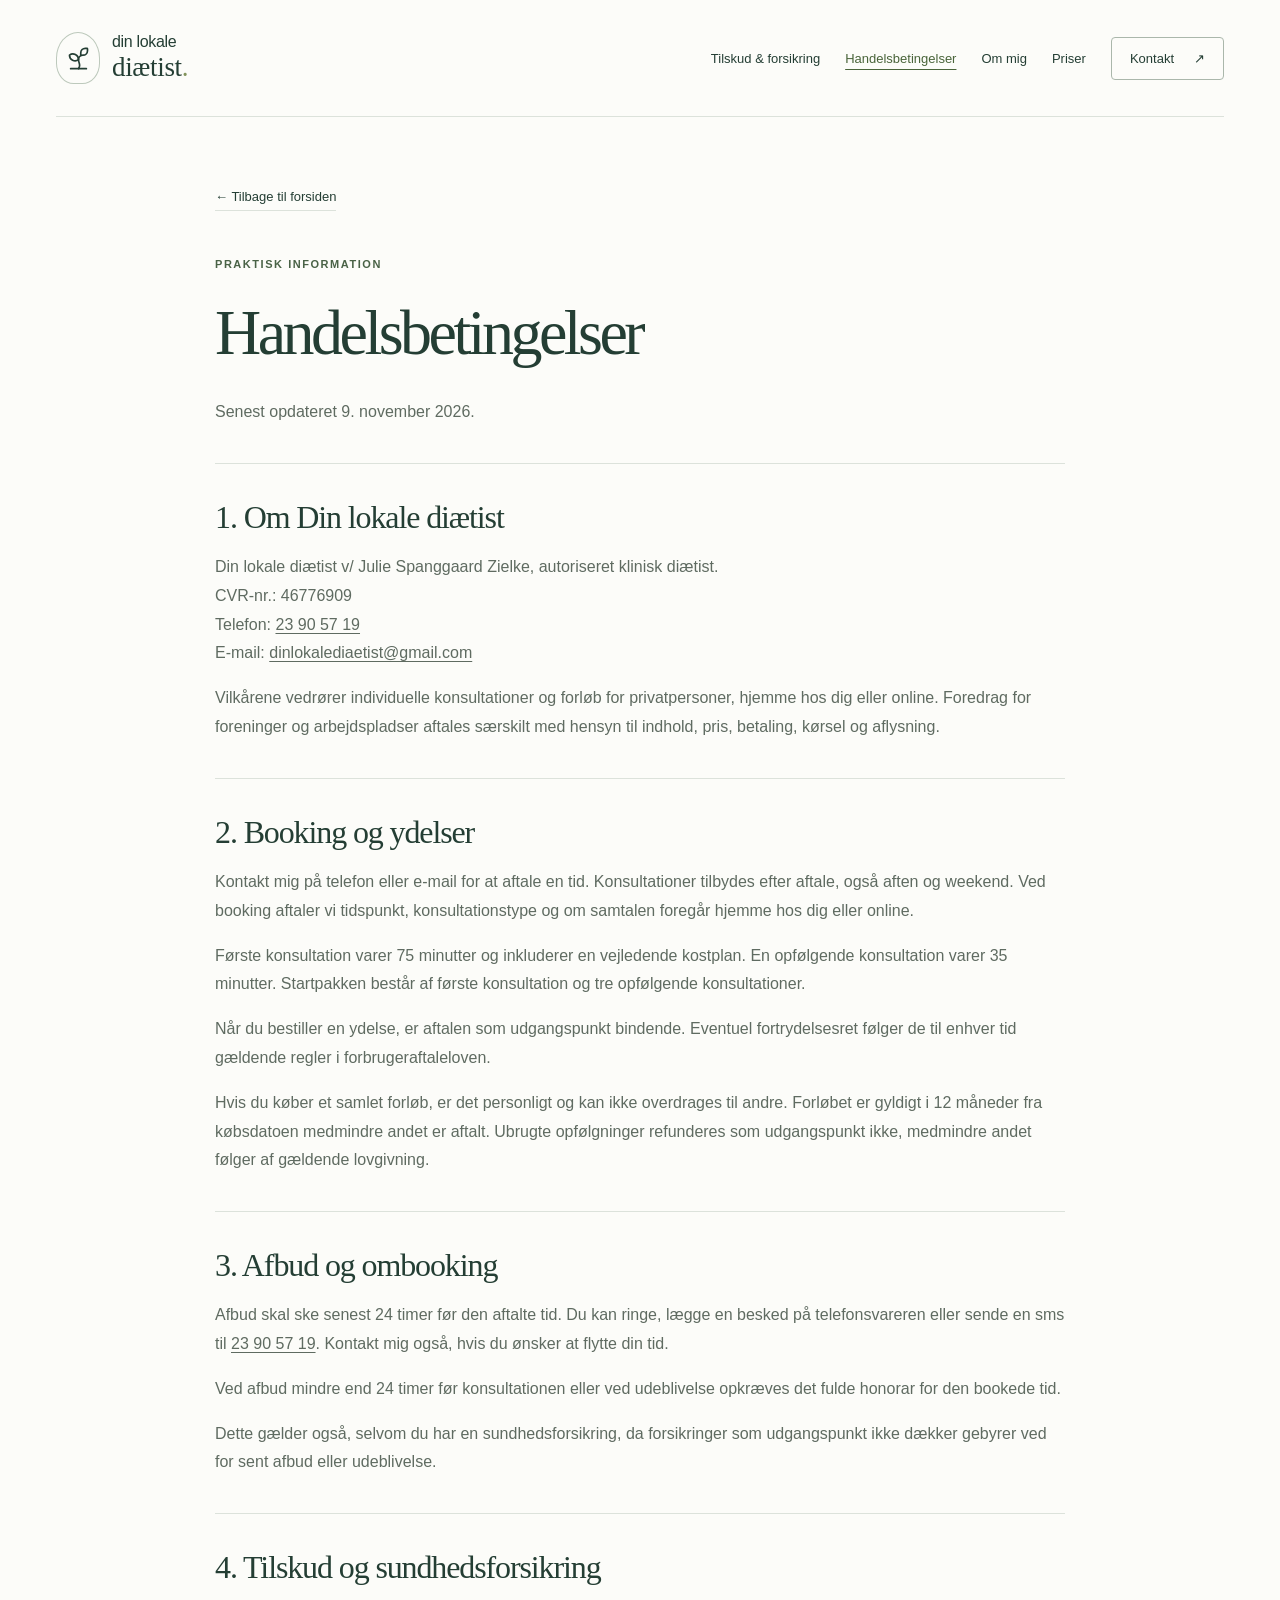
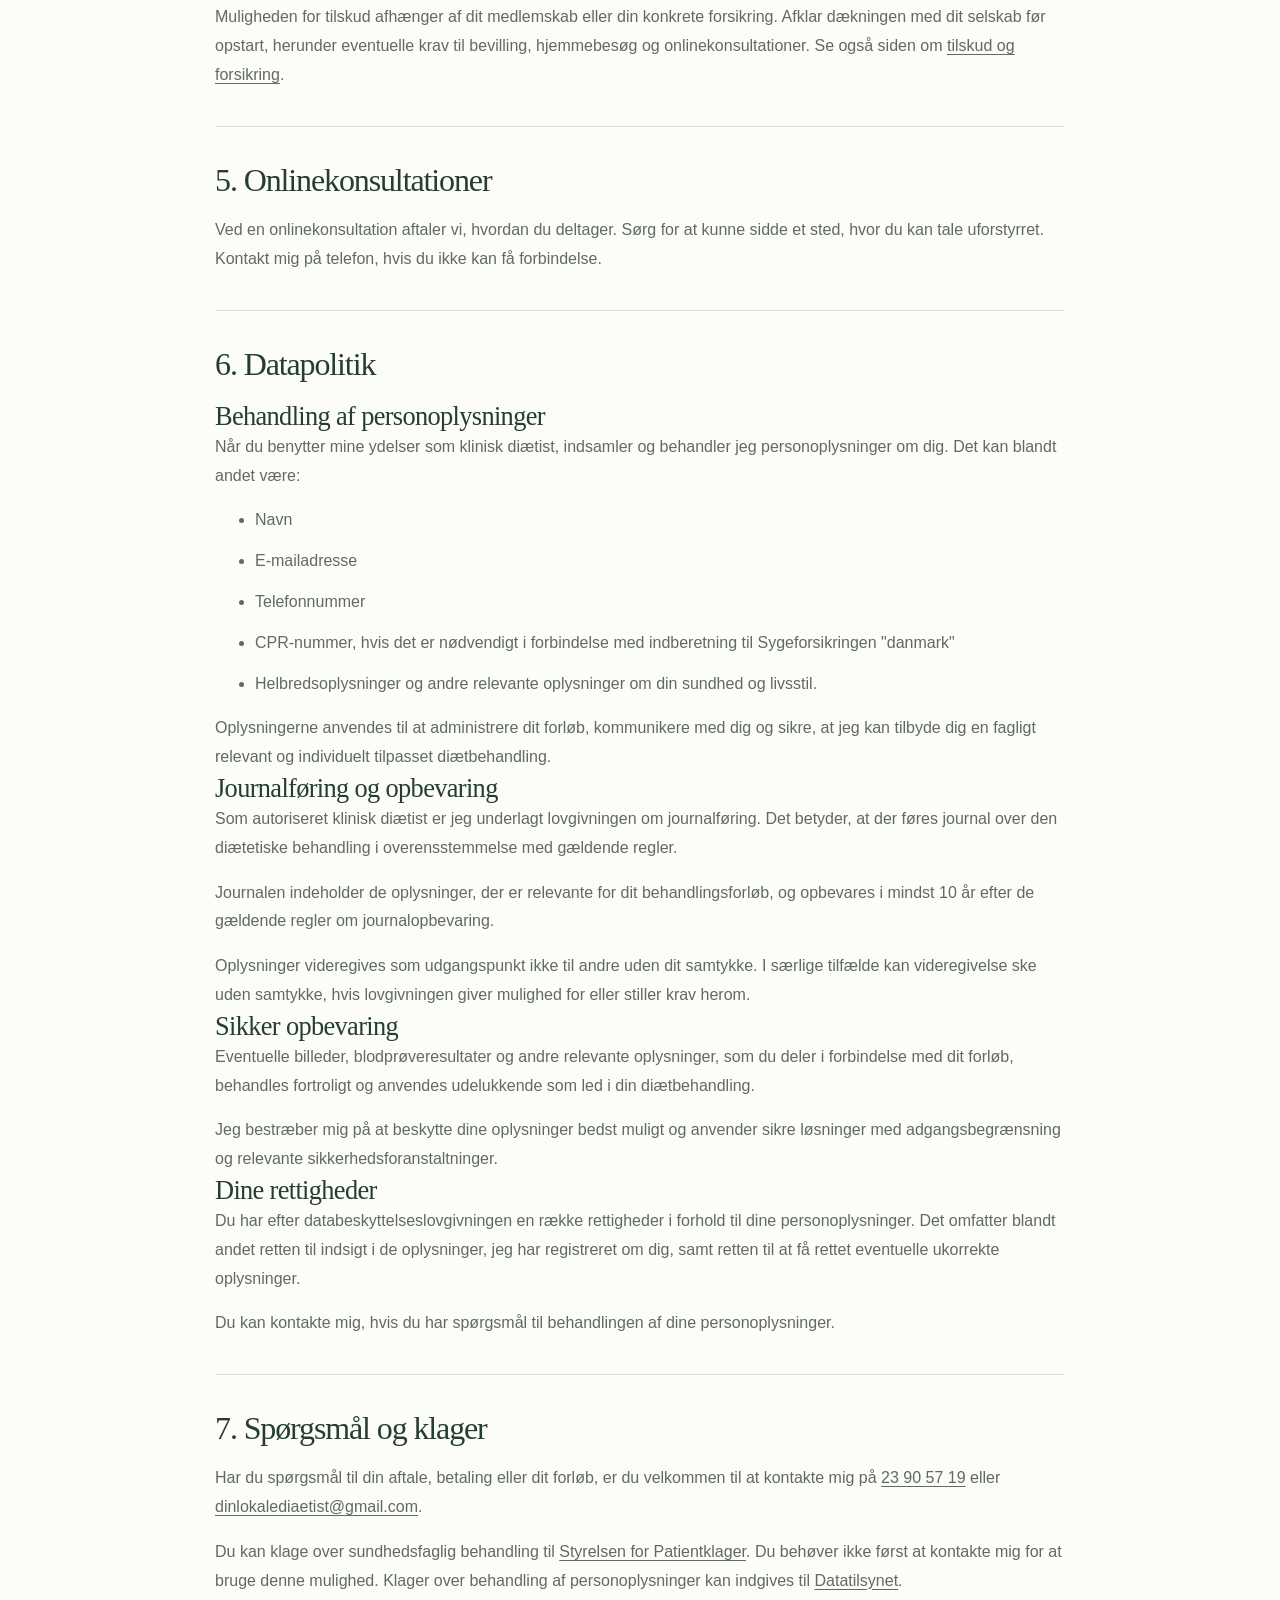
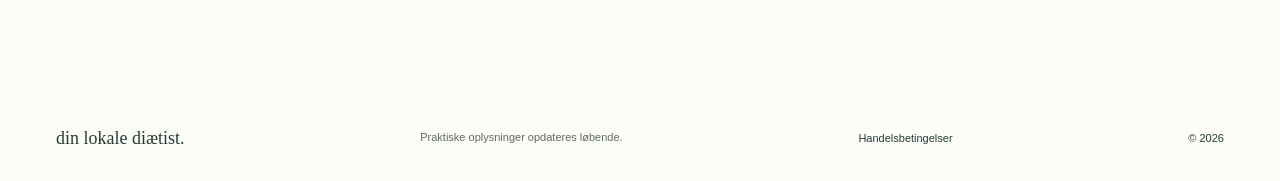
==== commit 40b0dcdd: "Fjern gennemgangsbokse fra handelsbetingelser" ====
--- a/handelsbetingelser.html
+++ b/handelsbetingelser.html
@@ -13,16 +13,14 @@
 </header>
 <main class="document wrap" id="indhold">
   <a class="back-link" href="index.html">← Tilbage til forsiden</a>
-  <p class="eyebrow">Praktisk information · Udkast til gennemgang</p>
+  <p class="eyebrow">Praktisk information</p>
   <h1>Handelsbetingelser</h1>
-  <p class="notice"><strong>Udkast – ikke endeligt godkendt.</strong> Denne side er et forslag til vilkår for konsultationer og diætistforløb hos Din lokale diætist. Punkter mærket »Til afklaring« skal færdiggøres, og teksten skal gennemgås, før den tages i brug som endelige aftalevilkår.</p>
-  <p>Udkast dateret <time datetime="2026-11-09">9. november 2026</time>.</p>
+  <p>Senest opdateret <time datetime="2026-11-09">9. november 2026</time>.</p>
 
   <section aria-labelledby="kontakt">
     <h2 id="kontakt">1. Om Din lokale diætist</h2>
     <p>Din lokale diætist v/ Julie Spanggaard Zielke, autoriseret klinisk diætist.<br>CVR-nr.: 46776909<br>Telefon: <a href="tel:+4523905719">23 90 57 19</a><br>E-mail: <a href="mailto:dinlokalediaetist@gmail.com">dinlokalediaetist@gmail.com</a></p>
     <p>Vilkårene vedrører individuelle konsultationer og forløb for privatpersoner, hjemme hos dig eller online. Foredrag for foreninger og arbejdspladser aftales særskilt med hensyn til indhold, pris, betaling, kørsel og aflysning.</p>
-    <p class="notice"><strong>Til afklaring:</strong> Øvrige lovpligtige virksomheds- og adresseoplysninger skal afklares og tilføjes inden endelig godkendelse.</p>
   </section>
 
   <section aria-labelledby="booking">
@@ -38,19 +36,16 @@
     <p>Afbud skal ske senest 24 timer før den aftalte tid. Du kan ringe, lægge en besked på telefonsvareren eller sende en sms til <a href="tel:+4523905719">23 90 57 19</a>. Kontakt mig også, hvis du ønsker at flytte din tid.</p>
     <p>Ved afbud mindre end 24 timer før konsultationen eller ved udeblivelse opkræves det fulde honorar for den bookede tid.</p>
     <p>Dette gælder også, selvom du har en sundhedsforsikring, da forsikringer som udgangspunkt ikke dækker gebyrer ved for sent afbud eller udeblivelse.</p>
-    <p class="notice"><strong>Til afklaring:</strong> Regler for akut sygdom og forsinket fremmøde skal fastlægges. Det skal også præciseres, hvordan sent afbud ved en pakkekonsultation afregnes, og hvordan ombooking håndteres.</p>
   </section>
 
   <section aria-labelledby="tilskud">
     <h2 id="tilskud">4. Tilskud og sundhedsforsikring</h2>
     <p>Muligheden for tilskud afhænger af dit medlemskab eller din konkrete forsikring. Afklar dækningen med dit selskab før opstart, herunder eventuelle krav til bevilling, hjemmebesøg og onlinekonsultationer. Se også siden om <a href="tilskud-og-forsikring.html">tilskud og forsikring</a>.</p>
-    <p class="notice"><strong>Til afklaring:</strong> Det skal fremgå af aftalen, hvem der faktureres, om du skal lægge ud, og hvordan eventuel egenbetaling, afbud og afslag på dækning håndteres.</p>
   </section>
 
   <section aria-labelledby="online">
     <h2 id="online">5. Onlinekonsultationer</h2>
     <p>Ved en onlinekonsultation aftaler vi, hvordan du deltager. Sørg for at kunne sidde et sted, hvor du kan tale uforstyrret. Kontakt mig på telefon, hvis du ikke kan få forbindelse.</p>
-    <p class="notice"><strong>Til afklaring:</strong> Videoløsning, adgangsvejledning og håndtering af tekniske problemer skal fastlægges, herunder hvornår samtalen flyttes eller tilbagebetales.</p>
   </section>
 
   <section aria-labelledby="personoplysninger">
@@ -84,7 +79,6 @@
     <h2 id="klager">7. Spørgsmål og klager</h2>
     <p>Har du spørgsmål til din aftale, betaling eller dit forløb, er du velkommen til at kontakte mig på <a href="tel:+4523905719">23 90 57 19</a> eller <a href="mailto:dinlokalediaetist@gmail.com">dinlokalediaetist@gmail.com</a>.</p>
     <p>Du kan klage over sundhedsfaglig behandling til <a href="https://www.stpk.dk/borgere/klag-over-en-behandling/klag-over-en-behandling/">Styrelsen for Patientklager</a>. Du behøver ikke først at kontakte mig for at bruge denne mulighed. Klager over behandling af personoplysninger kan indgives til <a href="https://www.datatilsynet.dk/borger/klage-til-datatilsynet">Datatilsynet</a>.</p>
-    <p class="notice"><strong>Til juridisk gennemgang:</strong> Klagevejledningen skal kontrolleres for de konkrete ydelser, herunder eventuelle tvister om betaling og andre aftaleforhold.</p>
   </section>
 </main>
 <footer class="site-footer wrap"><a class="footer-brand" href="index.html">din lokale diætist.</a><p>Praktiske oplysninger opdateres løbende.</p><a href="handelsbetingelser.html">Handelsbetingelser</a><span>© 2026</span></footer>
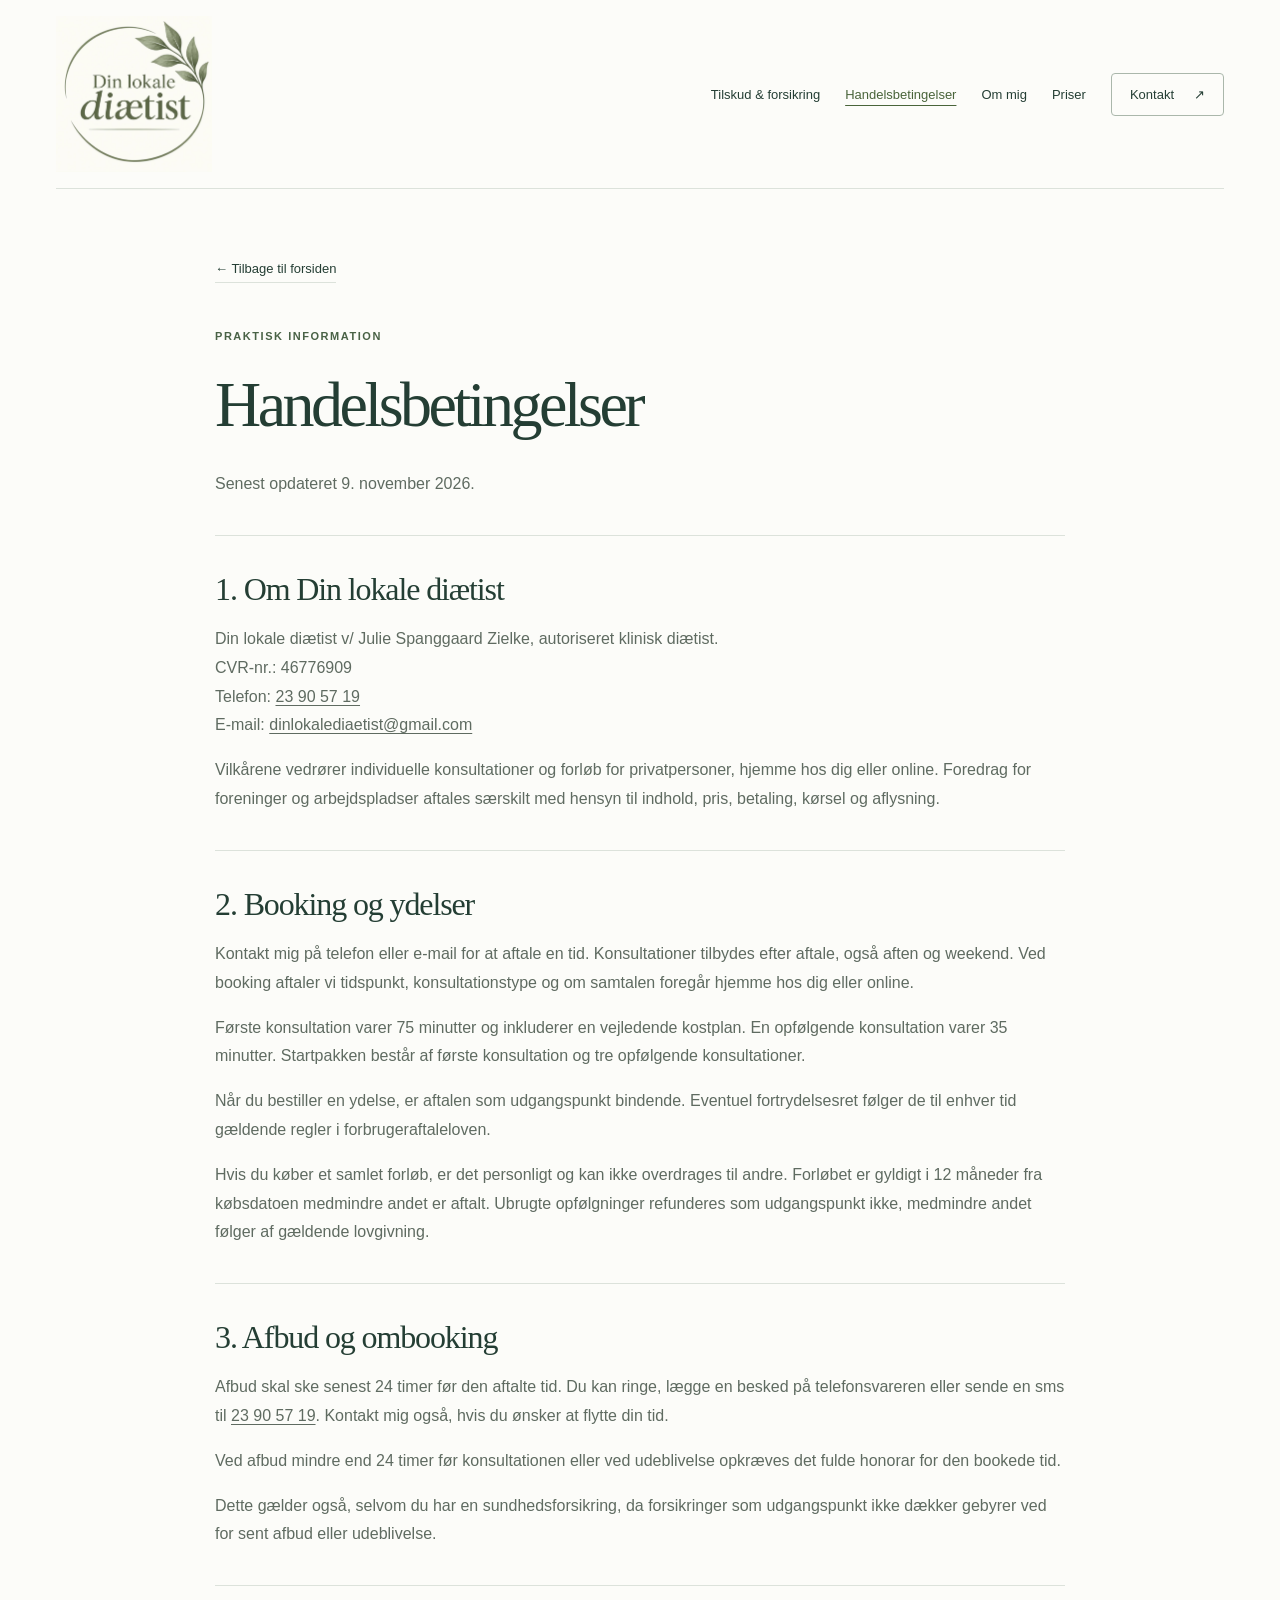
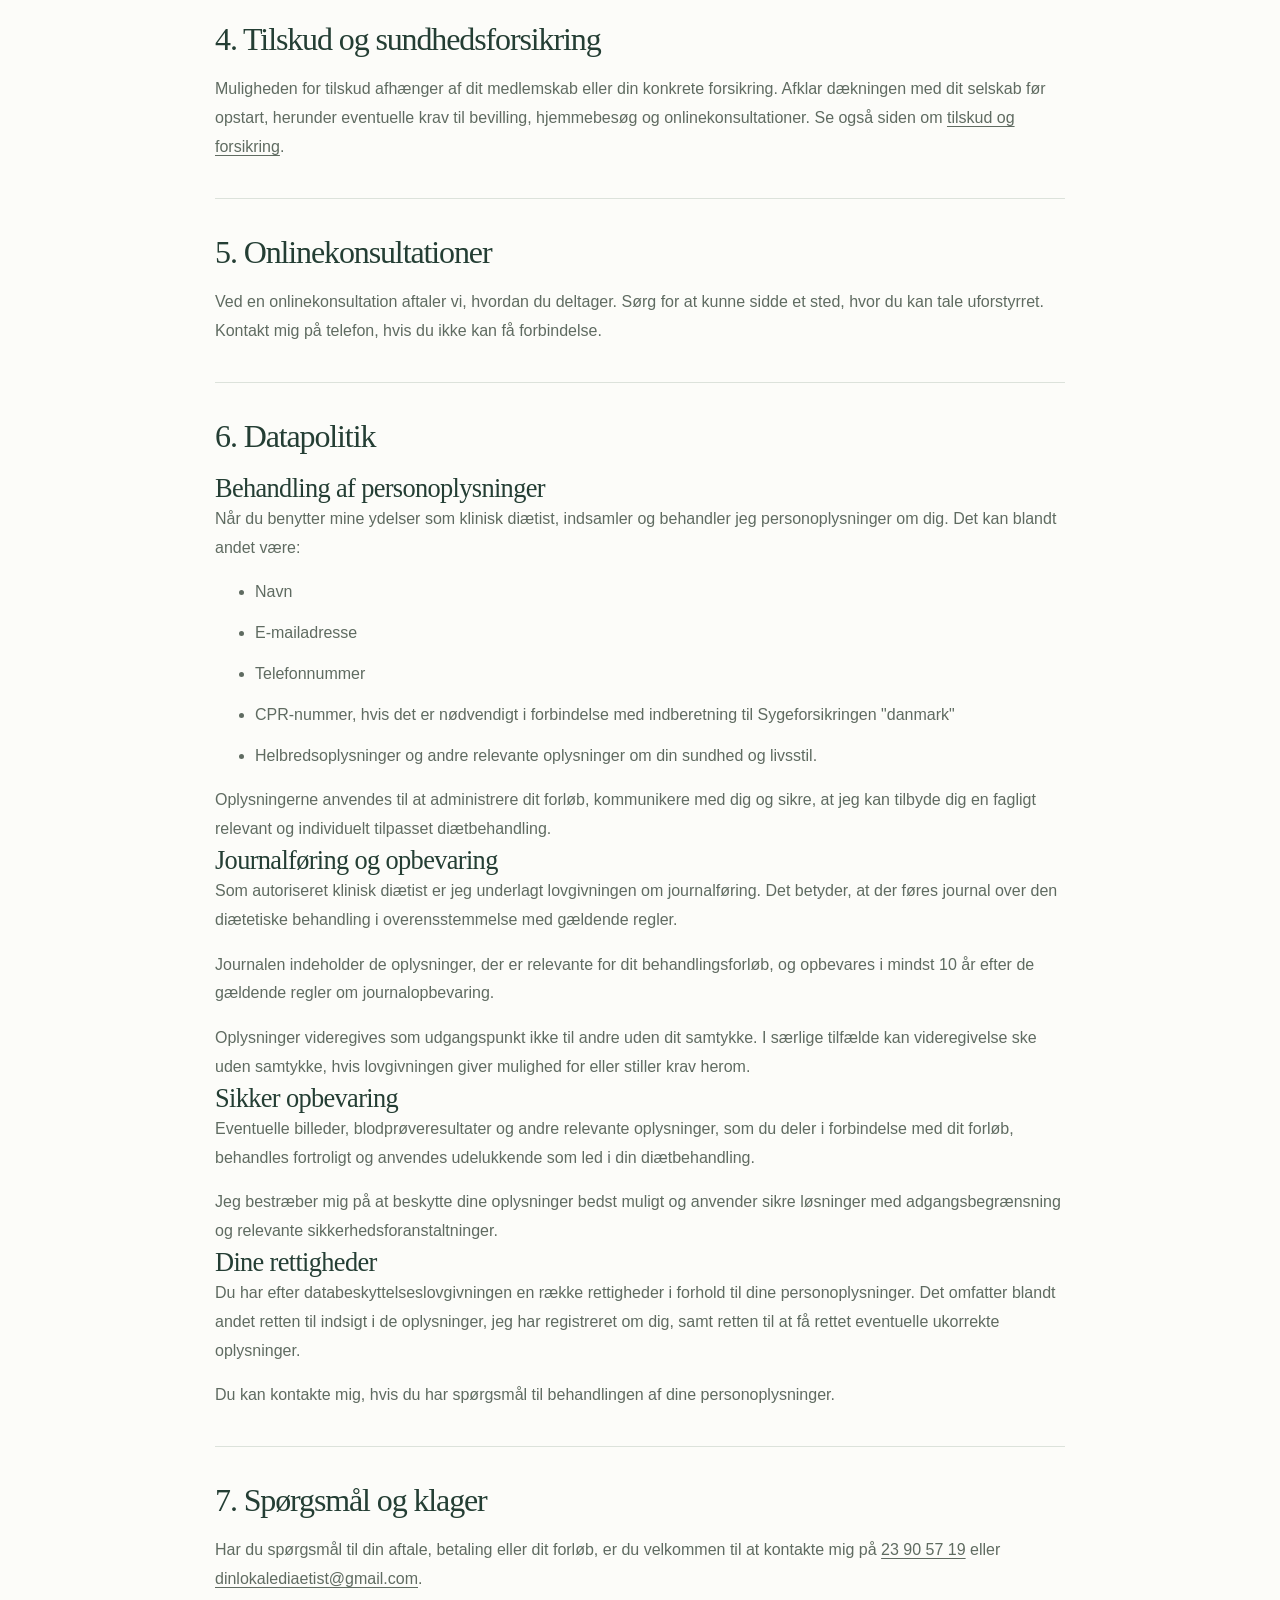
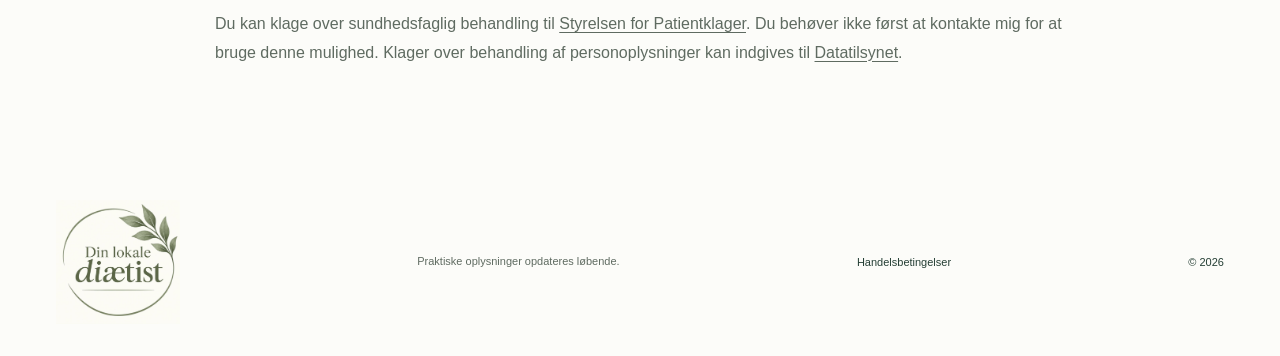
==== commit 1a726ff0: "Use supplied logo in site header and footer" ====
--- a/handelsbetingelser.html
+++ b/handelsbetingelser.html
@@ -1,8 +1,12 @@
 <!DOCTYPE html>
-<html lang="da"><head><meta charset="utf-8"><meta name="viewport" content="width=device-width, initial-scale=1"><meta name="robots" content="noindex, nofollow"><meta name="theme-color" content="#254b3c"><title>Handelsbetingelser | Din lokale diætist</title><link rel="stylesheet" href="styles.css"></head><body>
+<html lang="da"><head><meta charset="utf-8"><meta name="viewport" content="width=device-width, initial-scale=1"><meta name="theme-color" content="#254b3c"><title>Handelsbetingelser | Din lokale diætist</title>
+  <link rel="icon" href="favicon.ico" sizes="16x16 32x32 48x48">
+  <link rel="icon" type="image/png" href="favicon.png" sizes="96x96">
+  <link rel="apple-touch-icon" href="apple-touch-icon.png" sizes="180x180">
+  <link rel="stylesheet" href="styles.css"></head><body>
 <a class="skip-link" href="#indhold">Gå til indhold</a>
 <header class="site-header wrap">
-  <a class="brand" href="index.html" aria-label="Din lokale diætist – forside"><span class="brand-mark" aria-hidden="true"><svg xmlns="http://www.w3.org/2000/svg" width="27" height="27" viewBox="0 0 24 24" fill="none" stroke="currentColor" stroke-width="1.5" stroke-linecap="round" stroke-linejoin="round"><path d="M14 9.536V7a4 4 0 0 1 4-4h1.5a.5.5 0 0 1 .5.5V5a4 4 0 0 1-4 4 4 4 0 0 0-4 4c0 2 1 3 1 5a5 5 0 0 1-1 3"/><path d="M4 9a5 5 0 0 1 8 4 5 5 0 0 1-8-4"/><path d="M5 21h14"/></svg></span><span>din lokale<span class="brand-bottom">diætist<span class="brand-dot">.</span></span></span></a>
+  <a class="brand" href="index.html" aria-label="Din lokale diætist – forside"><img class="brand-logo" src="images/logo.jpg" alt="Din lokale diætist" width="1254" height="1254" decoding="async"></a>
   <nav aria-label="Hovedmenu">
     <a href="tilskud-og-forsikring.html">Tilskud &amp; forsikring</a>
     <a href="handelsbetingelser.html" aria-current="page">Handelsbetingelser</a>
@@ -81,5 +85,5 @@
     <p>Du kan klage over sundhedsfaglig behandling til <a href="https://www.stpk.dk/borgere/klag-over-en-behandling/klag-over-en-behandling/">Styrelsen for Patientklager</a>. Du behøver ikke først at kontakte mig for at bruge denne mulighed. Klager over behandling af personoplysninger kan indgives til <a href="https://www.datatilsynet.dk/borger/klage-til-datatilsynet">Datatilsynet</a>.</p>
   </section>
 </main>
-<footer class="site-footer wrap"><a class="footer-brand" href="index.html">din lokale diætist.</a><p>Praktiske oplysninger opdateres løbende.</p><a href="handelsbetingelser.html">Handelsbetingelser</a><span>© 2026</span></footer>
+<footer class="site-footer wrap"><a class="footer-brand" href="index.html" aria-label="Din lokale diætist – forside"><img class="brand-logo" src="images/logo.jpg" alt="Din lokale diætist" width="1254" height="1254" loading="lazy" decoding="async"></a><p>Praktiske oplysninger opdateres løbende.</p><a href="handelsbetingelser.html">Handelsbetingelser</a><span>© 2026</span></footer>
 </body></html>
--- a/styles.css
+++ b/styles.css
@@ -15,11 +15,9 @@
 em{font-weight:400;color:#607446}
 img{display:block;width:100%;object-fit:cover}
 .wrap{width:min(1220px,calc(100% - 112px));margin-inline:auto}
-.site-header{display:flex;justify-content:space-between;align-items:center;gap:32px;min-height:117px;border-bottom:1px solid var(--border)}
-.brand{display:flex;gap:12px;align-items:center;font-size:16px;line-height:1.2;letter-spacing:-.02em;flex-shrink:0}
-.brand-mark{width:44px;height:52px;display:grid;place-items:center;border:1px solid #bdc9bc;border-radius:50% 50% 40% 40%;font-family:Georgia,serif;font-size:35px}
-.brand-bottom{display:block;font-size:27px;font-family:Georgia,serif}
-.brand-dot{color:#82935b}
+.site-header{display:flex;justify-content:space-between;align-items:center;gap:32px;min-height:188px;padding-block:16px;border-bottom:1px solid var(--border)}
+.brand{display:block;width:156px;flex-shrink:0}
+.brand-logo{width:100%;height:auto;aspect-ratio:1;object-fit:contain}
 .site-header nav{display:flex;align-items:center;gap:25px;font-size:13px}
 .site-header nav>a:hover,.site-header nav>a[aria-current="page"]{color:#49643a;text-decoration:underline;text-underline-offset:6px}
 .nav-contact{display:flex;align-items:center;gap:20px;border:1px solid #aab7ab;border-radius:4px;padding:13px 18px}
@@ -122,7 +120,7 @@
 .area-map small{color:var(--muted-foreground);font-size:10px}
 .map-key{display:inline-block;width:12px;height:12px;border:1px solid #426f57;border-radius:50%;background:#dae3b8}
 .site-footer{display:flex;align-items:center;justify-content:space-between;gap:28px;padding-block:32px}
-.footer-brand{font-family:Georgia,serif;font-size:18px;white-space:nowrap}
+.footer-brand{display:block;width:124px;flex-shrink:0}
 .site-footer p{font-size:11px;line-height:1.6;max-width:390px}
 .site-footer>a:not(.footer-brand),.site-footer>span{font-size:11px;white-space:nowrap}
 .skip-link{position:fixed;left:20px;top:-100px;z-index:10;background:#fff;padding:15px}
@@ -141,8 +139,8 @@
 @media(max-width:760px){
   .wrap{width:calc(100% - 40px)}
   .site-header{display:block;padding-block:22px}
-  .brand-mark{width:34px;height:43px;font-size:28px}.brand{gap:8px;font-size:12px}.brand-bottom{font-size:23px}
-  .site-header nav{margin-top:22px;flex-wrap:wrap;gap:17px 22px;font-size:12px}.nav-contact{gap:12px;padding:8px 12px}
+  .brand{width:144px;margin-inline:auto}
+  .site-header nav{margin-top:22px;justify-content:center;flex-wrap:wrap;gap:17px 22px;font-size:12px}.nav-contact{gap:12px;padding:8px 12px}
   .hero{grid-template-columns:1fr;padding-top:42px;gap:35px;padding-bottom:30px}.hero h1{font-size:clamp(3rem,10vw,4.8rem)}
   .hero-subtitle{font-size:1.4rem;margin-top:25px}.hero-description{max-width:470px;margin:14px 0 23px;font-size:16px}.hero-note{margin-top:24px;font-size:11px;gap:8px}
   .hero-image{height:420px;border-top-left-radius:130px}.hero-visual{margin-right:8px}.image-caption{right:-8px;bottom:59px;font-size:24px}
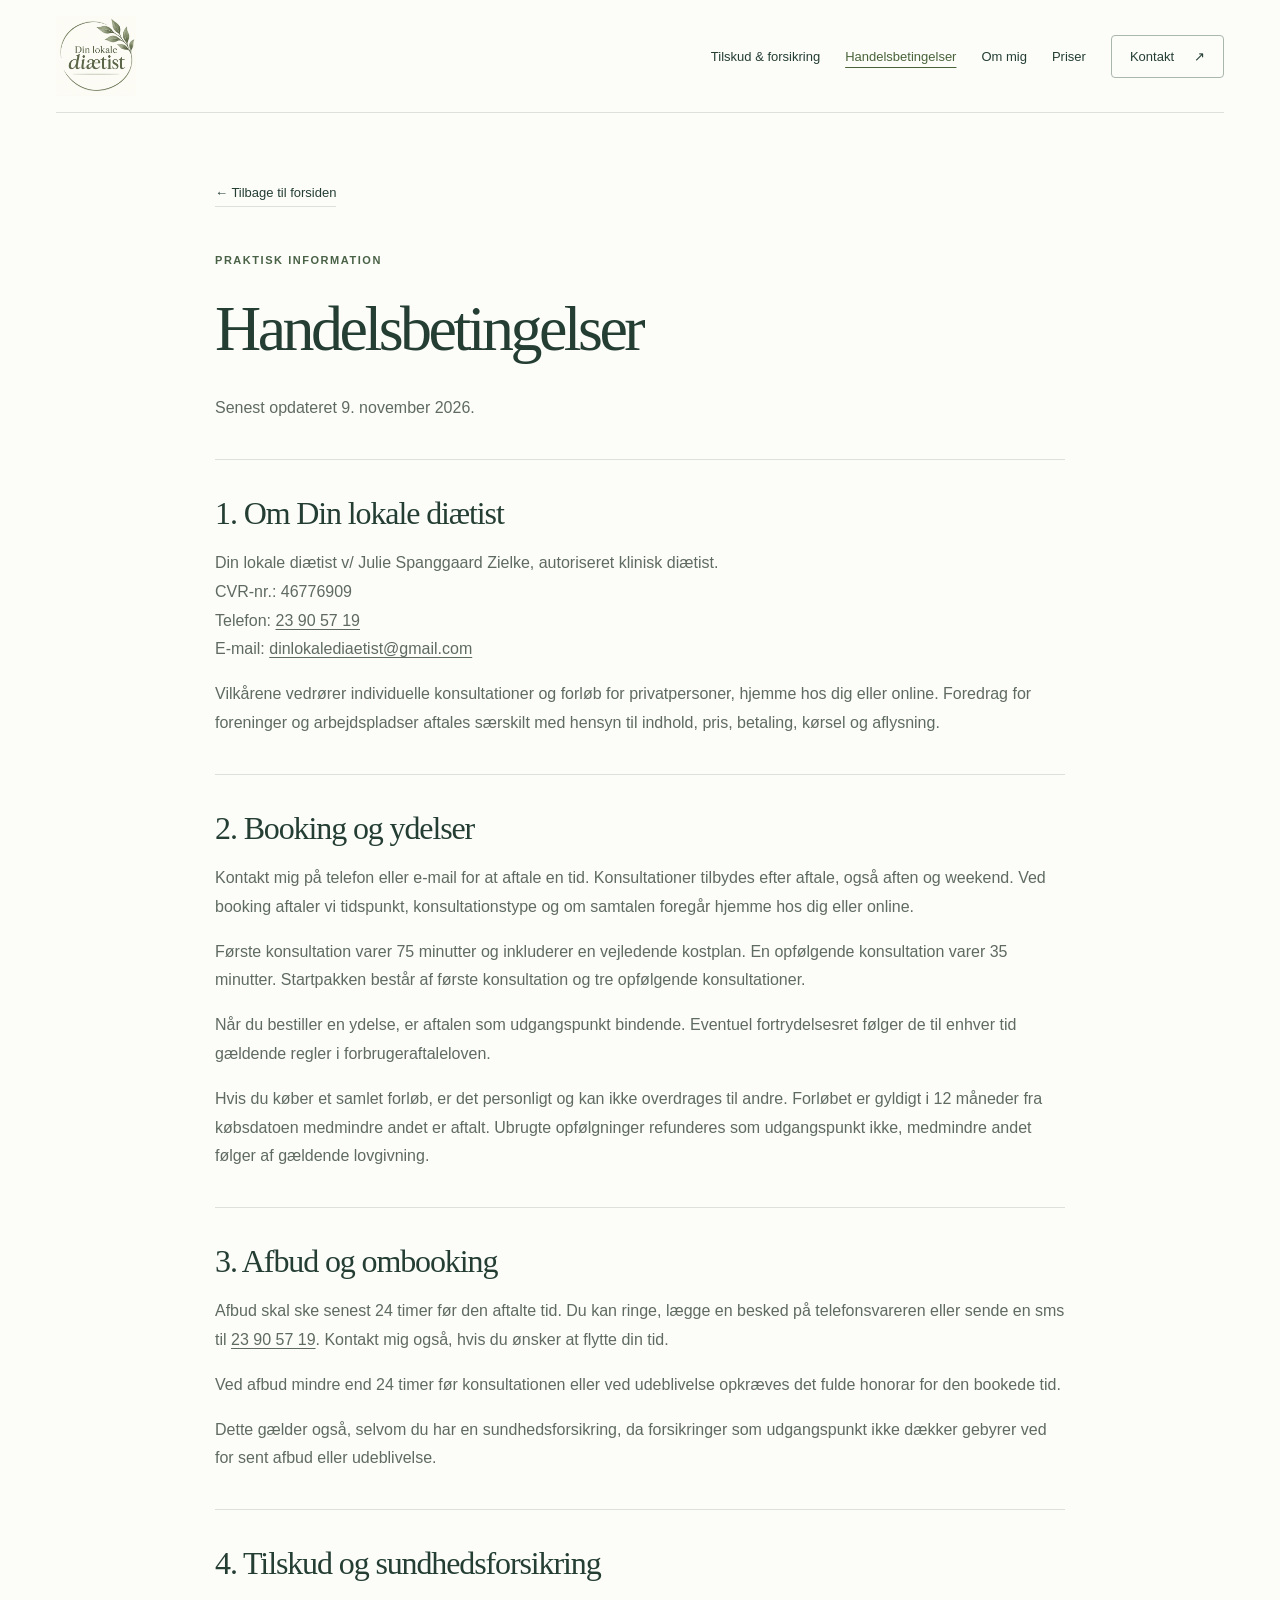
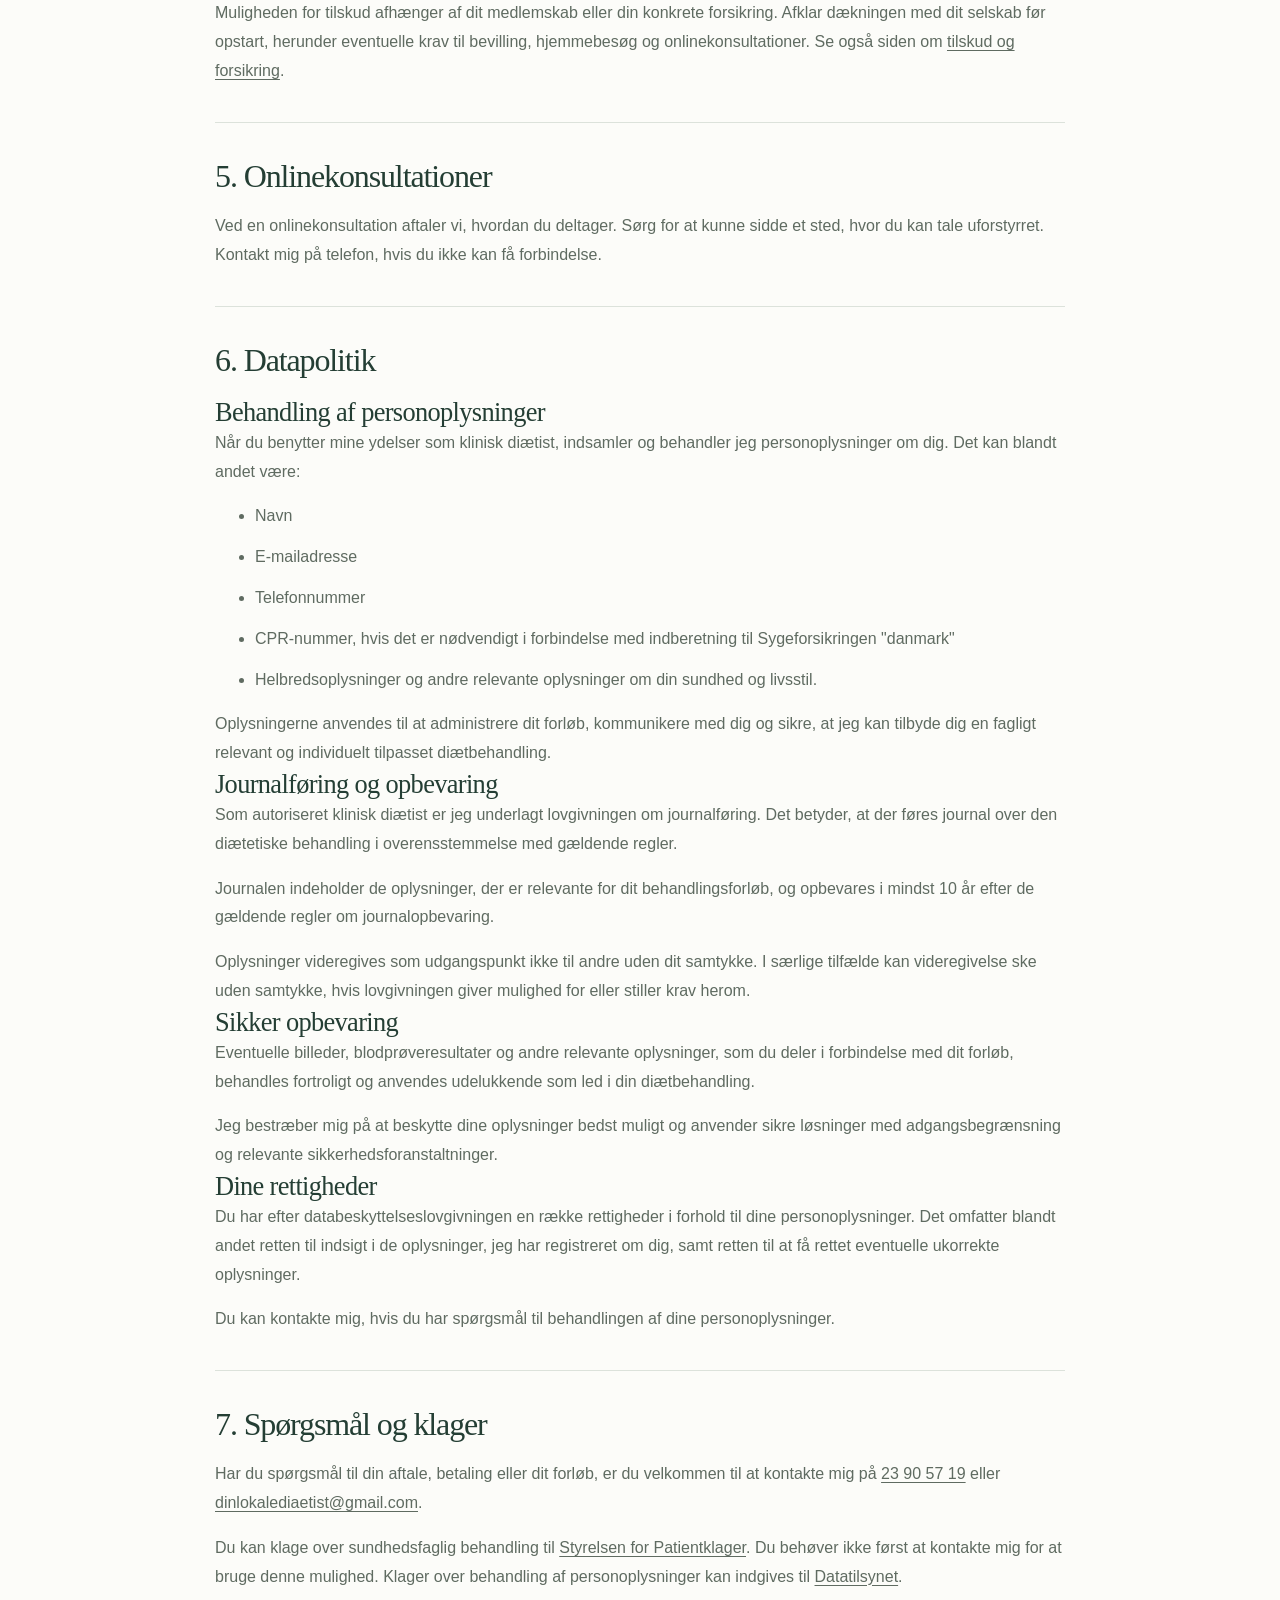
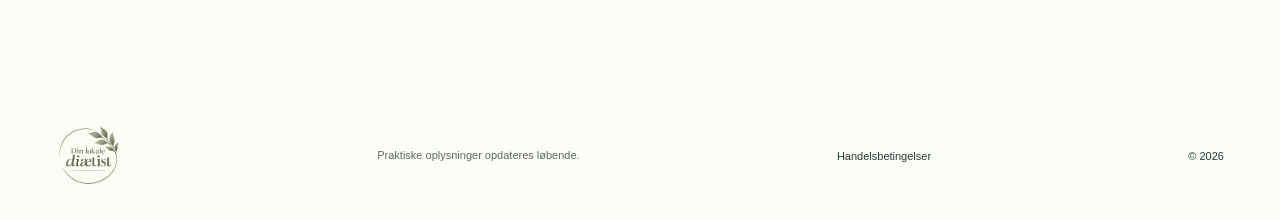
==== commit 102e9868: "Make site logos compact and refresh cached styles" ====
--- a/handelsbetingelser.html
+++ b/handelsbetingelser.html
@@ -3,10 +3,10 @@
   <link rel="icon" href="favicon.ico" sizes="16x16 32x32 48x48">
   <link rel="icon" type="image/png" href="favicon.png" sizes="96x96">
   <link rel="apple-touch-icon" href="apple-touch-icon.png" sizes="180x180">
-  <link rel="stylesheet" href="styles.css"></head><body>
+  <link rel="stylesheet" href="styles.css?v=20261117-compact-logo"></head><body>
 <a class="skip-link" href="#indhold">Gå til indhold</a>
 <header class="site-header wrap">
-  <a class="brand" href="index.html" aria-label="Din lokale diætist – forside"><img class="brand-logo" src="images/logo.jpg" alt="Din lokale diætist" width="1254" height="1254" decoding="async"></a>
+  <a class="brand" href="index.html" aria-label="Din lokale diætist – forside"><img class="brand-logo" src="images/logo.jpg" alt="Din lokale diætist" width="80" height="80" decoding="async"></a>
   <nav aria-label="Hovedmenu">
     <a href="tilskud-og-forsikring.html">Tilskud &amp; forsikring</a>
     <a href="handelsbetingelser.html" aria-current="page">Handelsbetingelser</a>
@@ -85,5 +85,5 @@
     <p>Du kan klage over sundhedsfaglig behandling til <a href="https://www.stpk.dk/borgere/klag-over-en-behandling/klag-over-en-behandling/">Styrelsen for Patientklager</a>. Du behøver ikke først at kontakte mig for at bruge denne mulighed. Klager over behandling af personoplysninger kan indgives til <a href="https://www.datatilsynet.dk/borger/klage-til-datatilsynet">Datatilsynet</a>.</p>
   </section>
 </main>
-<footer class="site-footer wrap"><a class="footer-brand" href="index.html" aria-label="Din lokale diætist – forside"><img class="brand-logo" src="images/logo.jpg" alt="Din lokale diætist" width="1254" height="1254" loading="lazy" decoding="async"></a><p>Praktiske oplysninger opdateres løbende.</p><a href="handelsbetingelser.html">Handelsbetingelser</a><span>© 2026</span></footer>
+<footer class="site-footer wrap"><a class="footer-brand" href="index.html" aria-label="Din lokale diætist – forside"><img class="brand-logo" src="images/logo.jpg" alt="Din lokale diætist" width="64" height="64" loading="lazy" decoding="async"></a><p>Praktiske oplysninger opdateres løbende.</p><a href="handelsbetingelser.html">Handelsbetingelser</a><span>© 2026</span></footer>
 </body></html>
--- a/styles.css
+++ b/styles.css
@@ -15,9 +15,9 @@
 em{font-weight:400;color:#607446}
 img{display:block;width:100%;object-fit:cover}
 .wrap{width:min(1220px,calc(100% - 112px));margin-inline:auto}
-.site-header{display:flex;justify-content:space-between;align-items:center;gap:32px;min-height:188px;padding-block:16px;border-bottom:1px solid var(--border)}
-.brand{display:block;width:156px;flex-shrink:0}
-.brand-logo{width:100%;height:auto;aspect-ratio:1;object-fit:contain}
+.site-header{display:flex;justify-content:space-between;align-items:center;gap:32px;min-height:112px;padding-block:16px;border-bottom:1px solid var(--border)}
+.brand{display:block;width:80px;flex-shrink:0}
+.brand-logo{width:80px;max-width:100%;height:auto;aspect-ratio:1;object-fit:contain}
 .site-header nav{display:flex;align-items:center;gap:25px;font-size:13px}
 .site-header nav>a:hover,.site-header nav>a[aria-current="page"]{color:#49643a;text-decoration:underline;text-underline-offset:6px}
 .nav-contact{display:flex;align-items:center;gap:20px;border:1px solid #aab7ab;border-radius:4px;padding:13px 18px}
@@ -120,7 +120,7 @@
 .area-map small{color:var(--muted-foreground);font-size:10px}
 .map-key{display:inline-block;width:12px;height:12px;border:1px solid #426f57;border-radius:50%;background:#dae3b8}
 .site-footer{display:flex;align-items:center;justify-content:space-between;gap:28px;padding-block:32px}
-.footer-brand{display:block;width:124px;flex-shrink:0}
+.footer-brand{display:block;width:64px;flex-shrink:0}
 .site-footer p{font-size:11px;line-height:1.6;max-width:390px}
 .site-footer>a:not(.footer-brand),.site-footer>span{font-size:11px;white-space:nowrap}
 .skip-link{position:fixed;left:20px;top:-100px;z-index:10;background:#fff;padding:15px}
@@ -135,12 +135,12 @@
 .document li{line-height:1.8;margin-bottom:12px;color:var(--muted-foreground)}
 .document p a{text-decoration:underline;text-underline-offset:3px}
 @media(min-width:1500px){.hero{padding-top:60px}.hero-image{height:570px}}
-@media(max-width:1100px){.wrap{width:calc(100% - 64px)}.site-header{flex-wrap:wrap;gap:20px;padding-block:25px}.site-header nav{gap:22px}.hero{gap:35px}.hero-image{height:500px}.hero h1{font-size:4rem}.approach-copy{padding:40px 35px}.price-card{padding:26px 20px}.contact-inner{gap:40px}.intro{gap:40px}.values{font-size:13px}.pricing-notes{display:block}.pricing-notes .text-link{margin-top:16px}}
+@media(max-width:1100px){.wrap{width:calc(100% - 64px)}.site-header{flex-wrap:wrap;gap:20px;padding-block:16px}.site-header nav{gap:22px}.hero{gap:35px}.hero-image{height:500px}.hero h1{font-size:4rem}.approach-copy{padding:40px 35px}.price-card{padding:26px 20px}.contact-inner{gap:40px}.intro{gap:40px}.values{font-size:13px}.pricing-notes{display:block}.pricing-notes .text-link{margin-top:16px}}
 @media(max-width:760px){
   .wrap{width:calc(100% - 40px)}
-  .site-header{display:block;padding-block:22px}
-  .brand{width:144px;margin-inline:auto}
-  .site-header nav{margin-top:22px;justify-content:center;flex-wrap:wrap;gap:17px 22px;font-size:12px}.nav-contact{gap:12px;padding:8px 12px}
+  .site-header{display:block;padding-block:16px}
+  .brand{width:72px;margin-inline:auto}
+  .site-header nav{margin-top:14px;justify-content:center;flex-wrap:wrap;gap:17px 22px;font-size:12px}.nav-contact{gap:12px;padding:8px 12px}
   .hero{grid-template-columns:1fr;padding-top:42px;gap:35px;padding-bottom:30px}.hero h1{font-size:clamp(3rem,10vw,4.8rem)}
   .hero-subtitle{font-size:1.4rem;margin-top:25px}.hero-description{max-width:470px;margin:14px 0 23px;font-size:16px}.hero-note{margin-top:24px;font-size:11px;gap:8px}
   .hero-image{height:420px;border-top-left-radius:130px}.hero-visual{margin-right:8px}.image-caption{right:-8px;bottom:59px;font-size:24px}
@@ -152,7 +152,7 @@
   .approach{grid-template-columns:1fr}.approach-image{min-height:0;aspect-ratio:4 / 5}.approach-copy{padding:36px 27px}
   .price-grid{grid-template-columns:1fr;gap:22px}.price-card{padding:30px}.followup-packages{grid-template-columns:1fr;gap:24px}.package{padding:22px 0 0;border-left:0;border-top:1px solid var(--border)}
   .contact-inner{grid-template-columns:1fr;gap:38px;padding-block:54px}.contact-details>div{grid-template-columns:75px 1fr}
-  .site-footer{flex-wrap:wrap;gap:18px;padding-block:28px}.site-footer p{order:3;flex-basis:100%;max-width:none}.site-footer>span{margin-left:auto}
+  .site-footer{flex-wrap:wrap;gap:18px;padding-block:20px}.site-footer p{order:3;flex-basis:100%;max-width:none}.site-footer>span{margin-left:auto}
   .document{padding-block:40px 64px}.back-link{margin-bottom:32px}
 }
 @media(max-width:370px){.help-list{grid-template-columns:1fr}.hero h1{font-size:2.85rem}.hero-image{height:360px}.hero-note .note-line{display:none}.button{font-size:13px;padding:16px;gap:12px}.image-label{font-size:9px}}
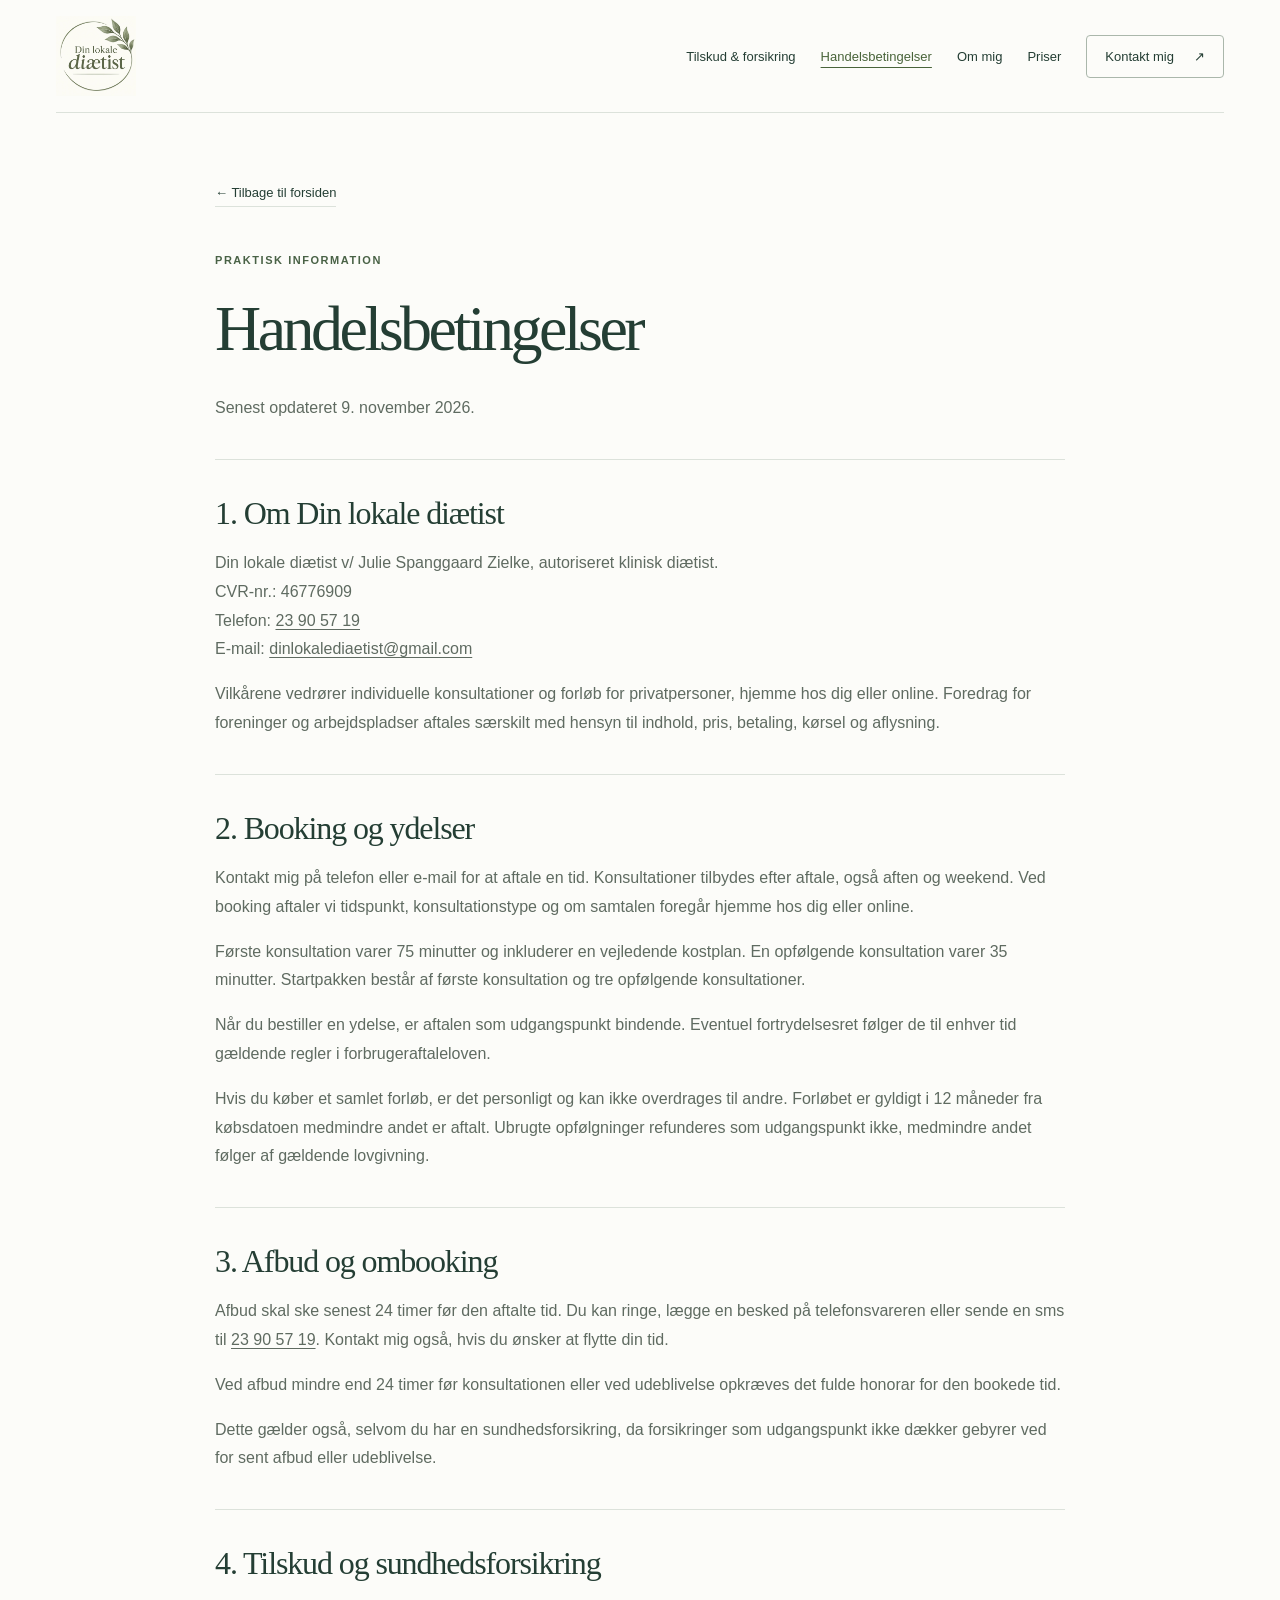
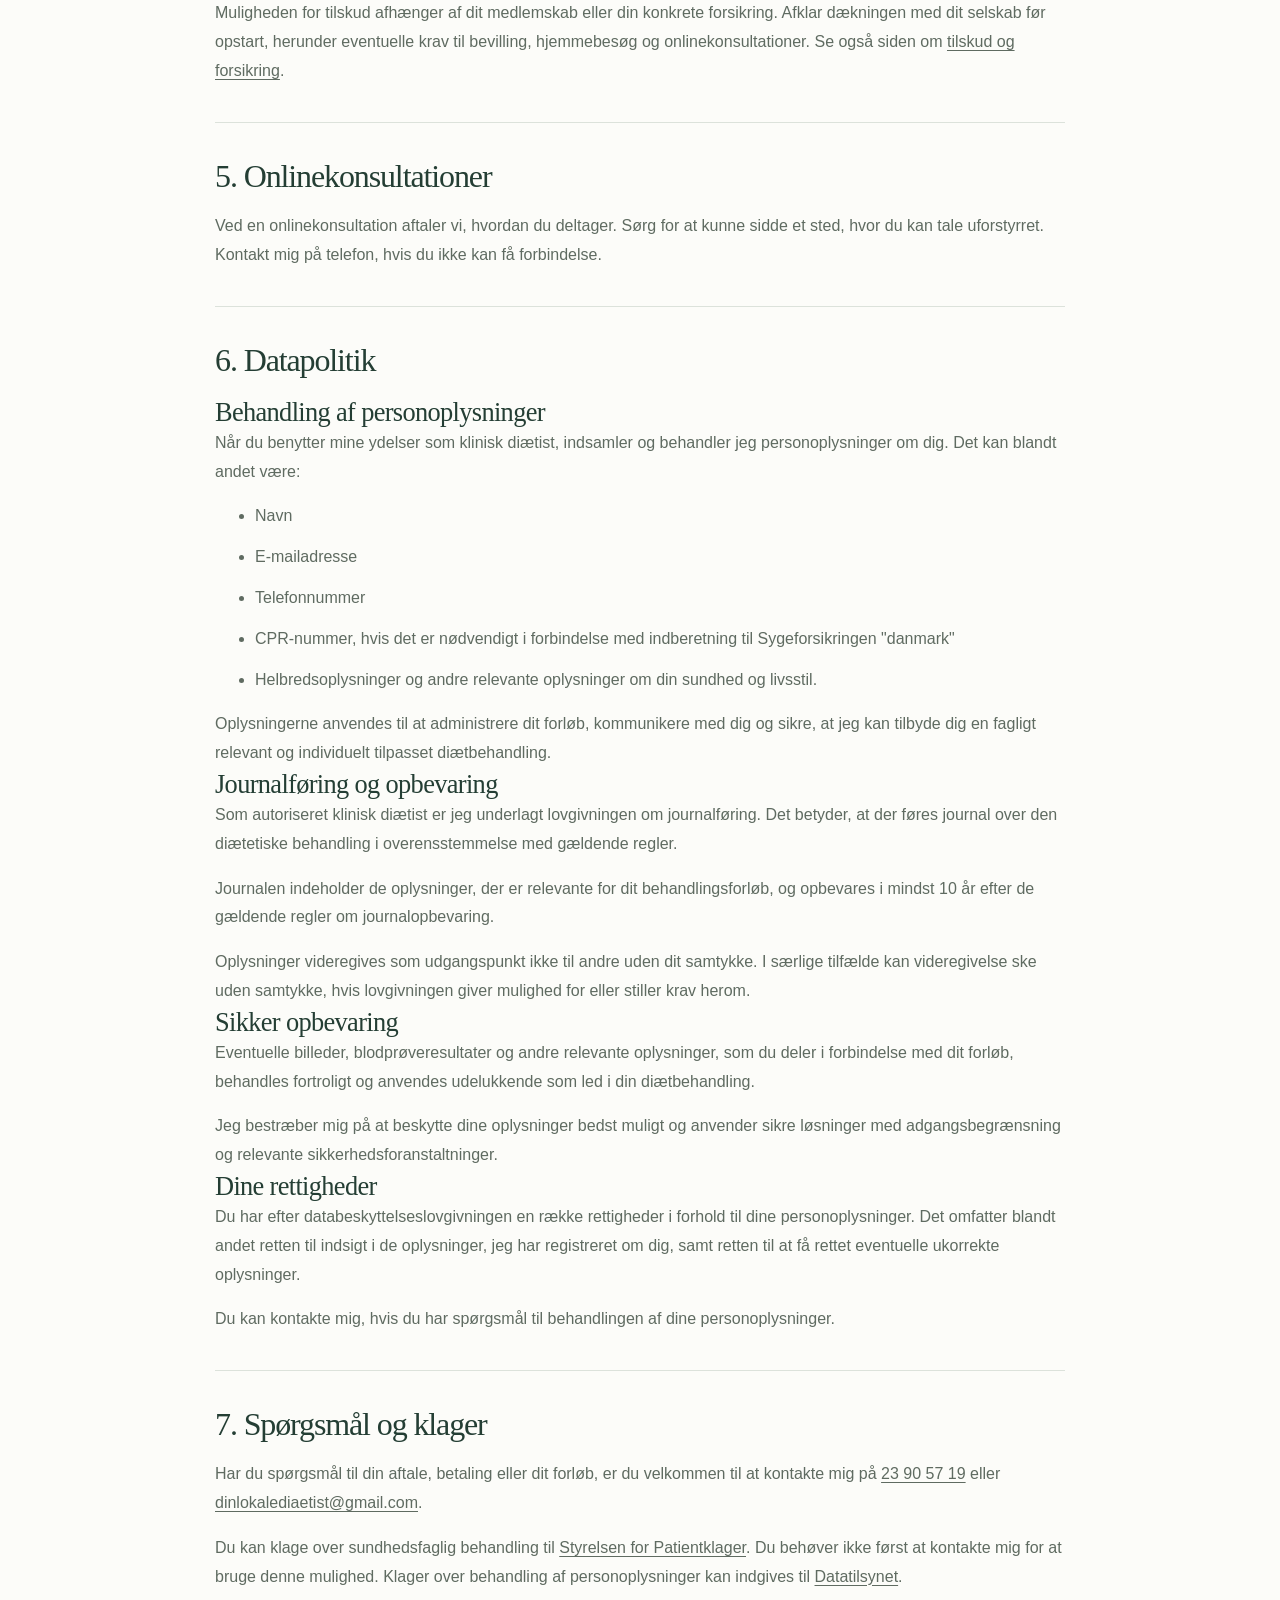
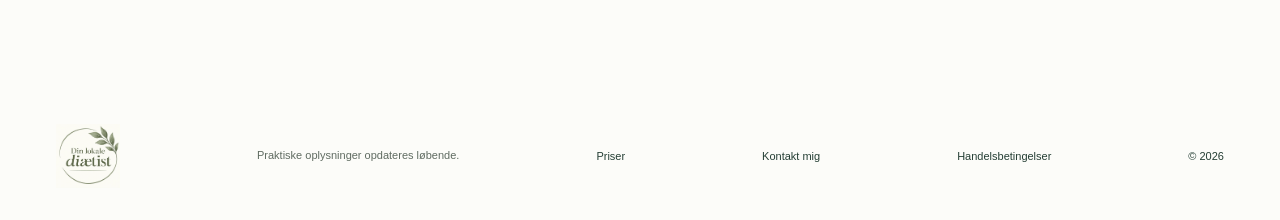
==== commit 6ce70763: "Add prices and contact pages for search discovery" ====
--- a/handelsbetingelser.html
+++ b/handelsbetingelser.html
@@ -1,9 +1,10 @@
 <!DOCTYPE html>
-<html lang="da"><head><meta charset="utf-8"><meta name="viewport" content="width=device-width, initial-scale=1"><meta name="theme-color" content="#254b3c"><title>Handelsbetingelser | Din lokale diætist</title>
+<html lang="da"><head><meta charset="utf-8"><meta name="viewport" content="width=device-width, initial-scale=1"><meta name="description" content="Læs handelsbetingelserne for konsultationer og forløb hos Din lokale diætist, herunder booking, betaling, afbud og kørsel."><meta name="theme-color" content="#254b3c"><title>Handelsbetingelser | Din lokale diætist</title>
+  <link rel="canonical" href="https://dinlokalediaetist.dk/handelsbetingelser.html">
   <link rel="icon" href="favicon.ico" sizes="16x16 32x32 48x48">
   <link rel="icon" type="image/png" href="favicon.png" sizes="96x96">
   <link rel="apple-touch-icon" href="apple-touch-icon.png" sizes="180x180">
-  <link rel="stylesheet" href="styles.css?v=20261117-compact-logo"></head><body>
+  <link rel="stylesheet" href="styles.css?v=20261117-sitelinks"></head><body>
 <a class="skip-link" href="#indhold">Gå til indhold</a>
 <header class="site-header wrap">
   <a class="brand" href="index.html" aria-label="Din lokale diætist – forside"><img class="brand-logo" src="images/logo.jpg" alt="Din lokale diætist" width="80" height="80" decoding="async"></a>
@@ -11,8 +12,8 @@
     <a href="tilskud-og-forsikring.html">Tilskud &amp; forsikring</a>
     <a href="handelsbetingelser.html" aria-current="page">Handelsbetingelser</a>
     <a href="index.html#om-mig">Om mig</a>
-    <a href="index.html#priser">Priser</a>
-    <a class="nav-contact" href="index.html#kontakt">Kontakt <span aria-hidden="true">↗</span></a>
+    <a href="priser.html">Priser</a>
+    <a class="nav-contact" href="kontakt.html">Kontakt mig <span aria-hidden="true">↗</span></a>
   </nav>
 </header>
 <main class="document wrap" id="indhold">
@@ -85,5 +86,5 @@
     <p>Du kan klage over sundhedsfaglig behandling til <a href="https://www.stpk.dk/borgere/klag-over-en-behandling/klag-over-en-behandling/">Styrelsen for Patientklager</a>. Du behøver ikke først at kontakte mig for at bruge denne mulighed. Klager over behandling af personoplysninger kan indgives til <a href="https://www.datatilsynet.dk/borger/klage-til-datatilsynet">Datatilsynet</a>.</p>
   </section>
 </main>
-<footer class="site-footer wrap"><a class="footer-brand" href="index.html" aria-label="Din lokale diætist – forside"><img class="brand-logo" src="images/logo.jpg" alt="Din lokale diætist" width="64" height="64" loading="lazy" decoding="async"></a><p>Praktiske oplysninger opdateres løbende.</p><a href="handelsbetingelser.html">Handelsbetingelser</a><span>© 2026</span></footer>
+<footer class="site-footer wrap"><a class="footer-brand" href="index.html" aria-label="Din lokale diætist – forside"><img class="brand-logo" src="images/logo.jpg" alt="Din lokale diætist" width="64" height="64" loading="lazy" decoding="async"></a><p>Praktiske oplysninger opdateres løbende.</p><a href="priser.html">Priser</a><a href="kontakt.html">Kontakt mig</a><a href="handelsbetingelser.html">Handelsbetingelser</a><span>© 2026</span></footer>
 </body></html>
--- a/styles.css
+++ b/styles.css
@@ -134,6 +134,14 @@
 .document p+p{margin-top:16px}
 .document li{line-height:1.8;margin-bottom:12px;color:var(--muted-foreground)}
 .document p a{text-decoration:underline;text-underline-offset:3px}
+.detail-page{padding-block:54px 80px;min-height:65vh}
+.page-intro{max-width:760px;margin-bottom:40px}
+.page-intro h1{font-size:clamp(2.7rem,5vw,4.5rem);margin-bottom:24px;overflow-wrap:anywhere}
+.page-section+.page-section{margin-top:40px;padding-top:32px;border-top:1px solid var(--border)}
+.page-section>h2{font-size:clamp(1.8rem,3vw,2.5rem);margin-bottom:24px;letter-spacing:-.035em}
+.page-section>p+p{margin-top:16px}
+.contact-page-grid{display:grid;grid-template-columns:1fr 1fr;gap:60px;align-items:start}
+.contact-page-grid .text-link{overflow-wrap:anywhere}
 @media(min-width:1500px){.hero{padding-top:60px}.hero-image{height:570px}}
 @media(max-width:1100px){.wrap{width:calc(100% - 64px)}.site-header{flex-wrap:wrap;gap:20px;padding-block:16px}.site-header nav{gap:22px}.hero{gap:35px}.hero-image{height:500px}.hero h1{font-size:4rem}.approach-copy{padding:40px 35px}.price-card{padding:26px 20px}.contact-inner{gap:40px}.intro{gap:40px}.values{font-size:13px}.pricing-notes{display:block}.pricing-notes .text-link{margin-top:16px}}
 @media(max-width:760px){
@@ -154,6 +162,7 @@
   .contact-inner{grid-template-columns:1fr;gap:38px;padding-block:54px}.contact-details>div{grid-template-columns:75px 1fr}
   .site-footer{flex-wrap:wrap;gap:18px;padding-block:20px}.site-footer p{order:3;flex-basis:100%;max-width:none}.site-footer>span{margin-left:auto}
   .document{padding-block:40px 64px}.back-link{margin-bottom:32px}
+  .detail-page{padding-block:40px 64px}.contact-page-grid{grid-template-columns:1fr;gap:40px}
 }
 @media(max-width:370px){.help-list{grid-template-columns:1fr}.hero h1{font-size:2.85rem}.hero-image{height:360px}.hero-note .note-line{display:none}.button{font-size:13px;padding:16px;gap:12px}.image-label{font-size:9px}}
 @media(prefers-reduced-motion:reduce){html{scroll-behavior:auto}*,*::before,*::after{transition:none!important}}
